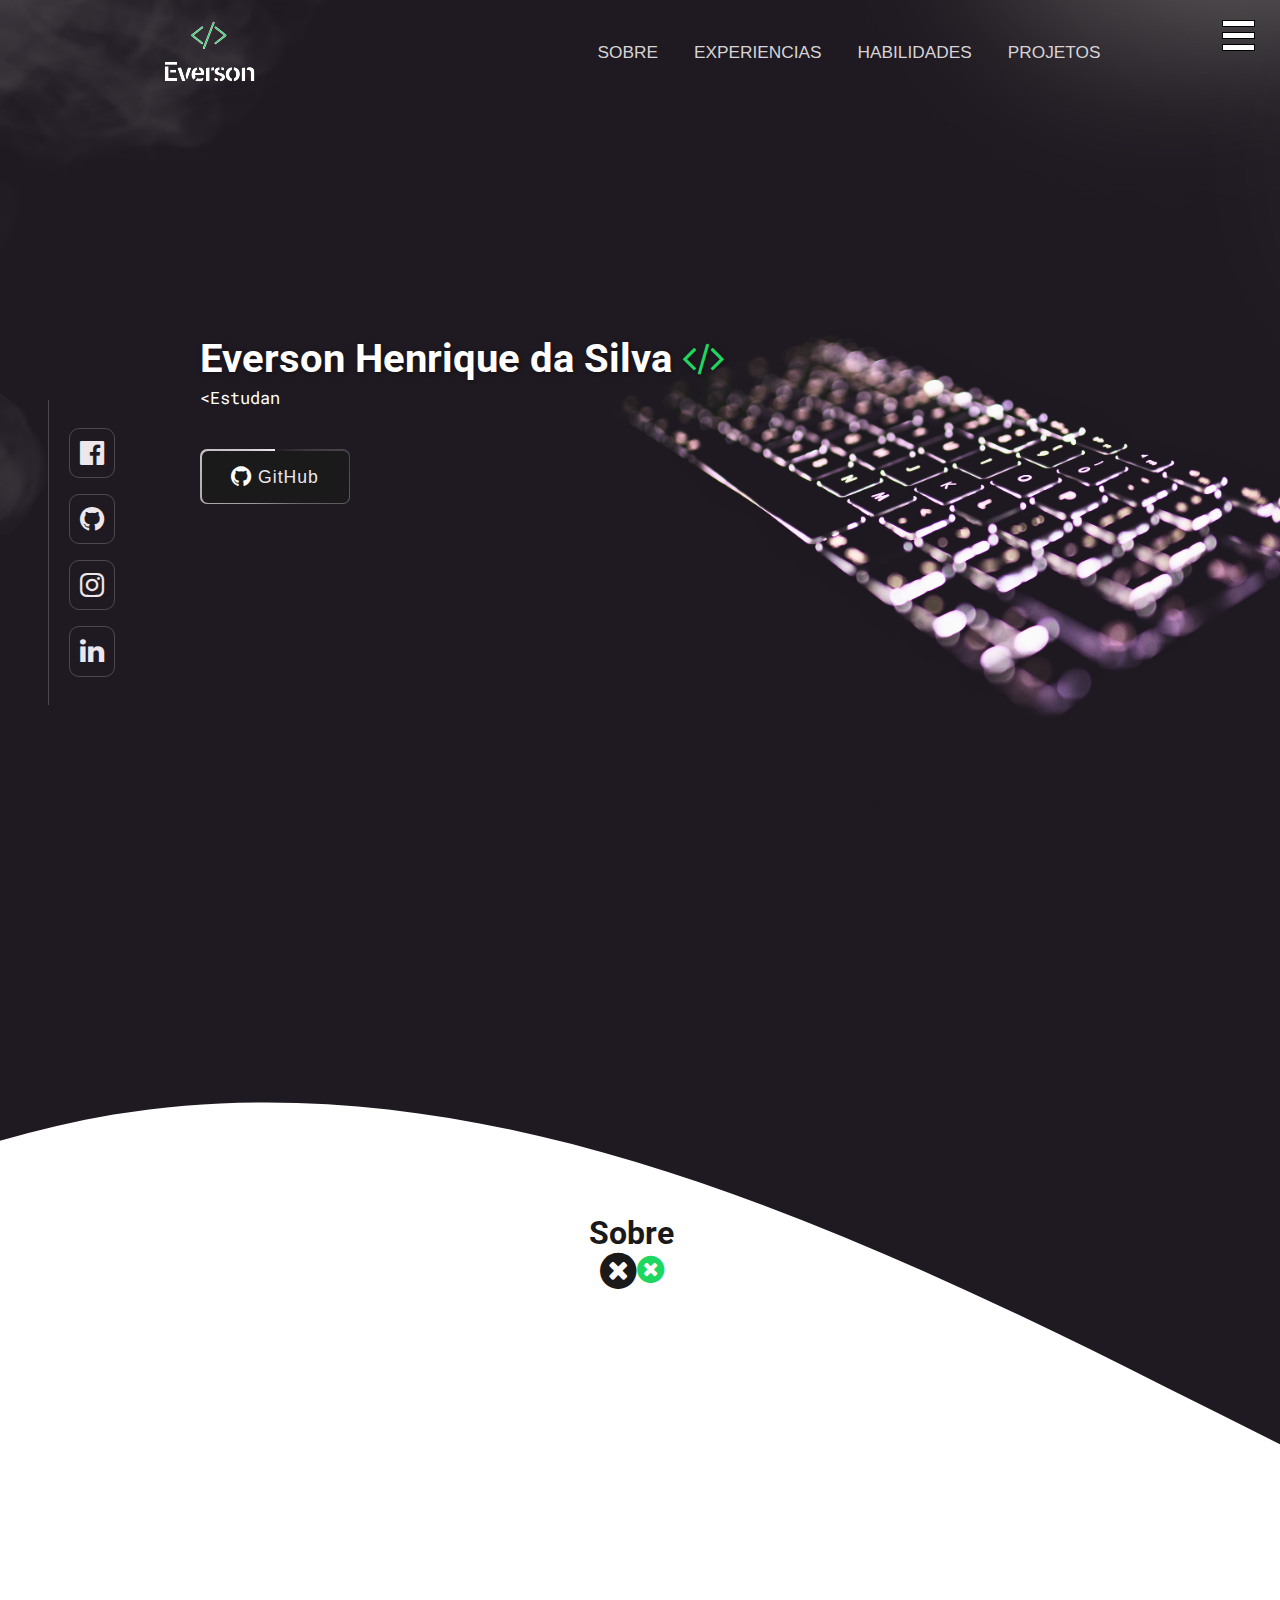
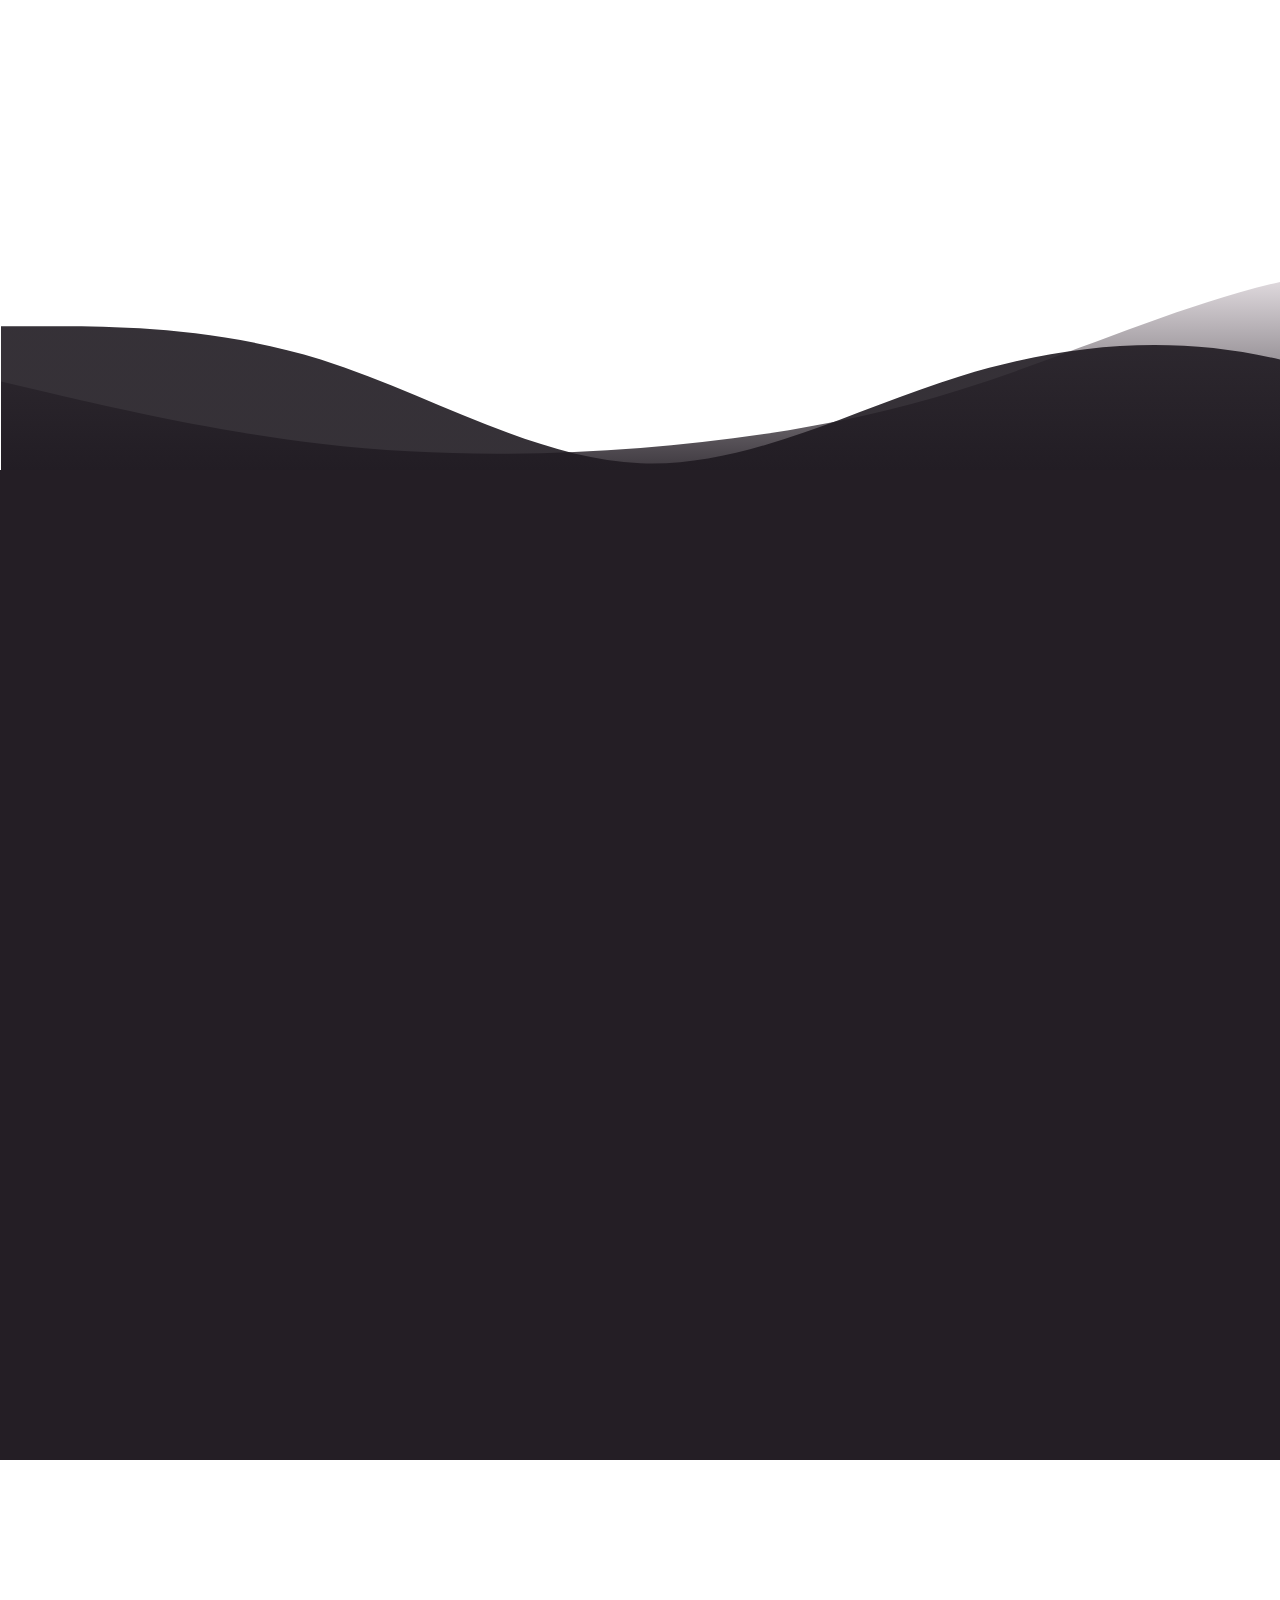
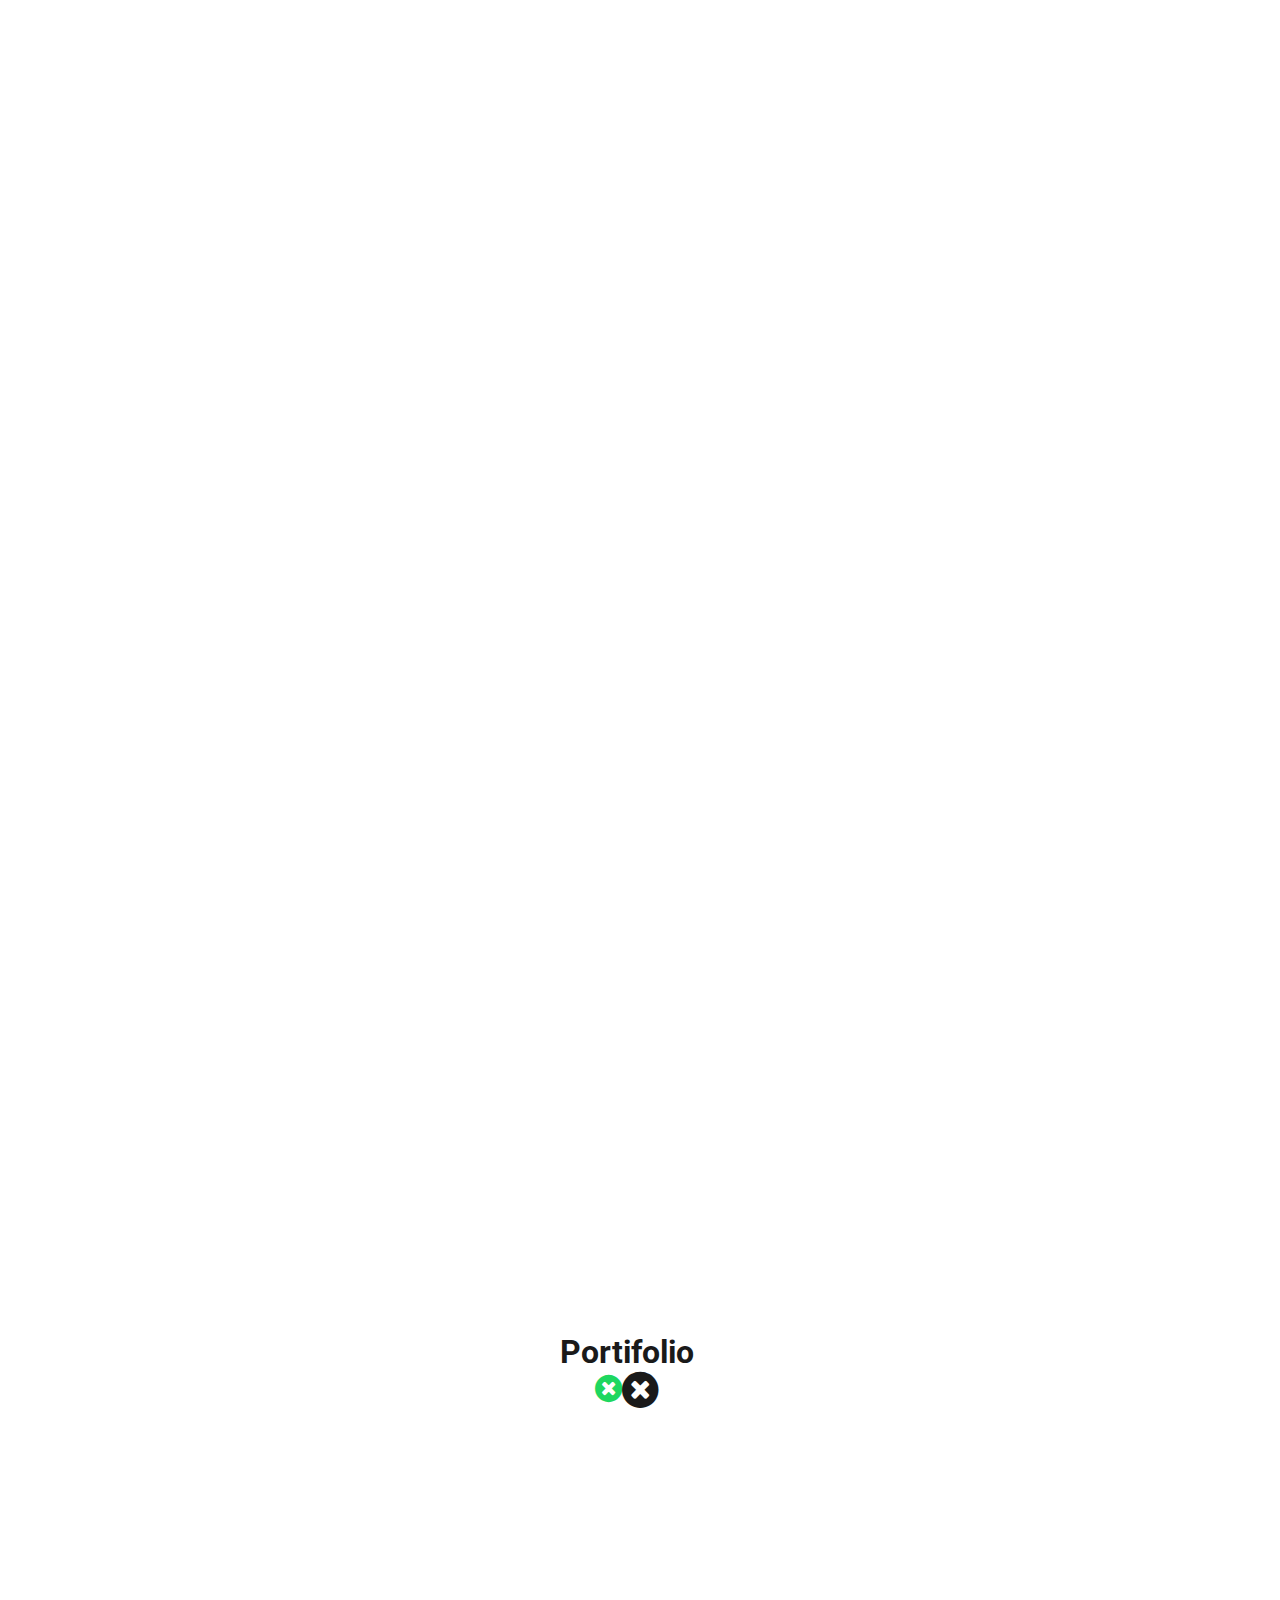
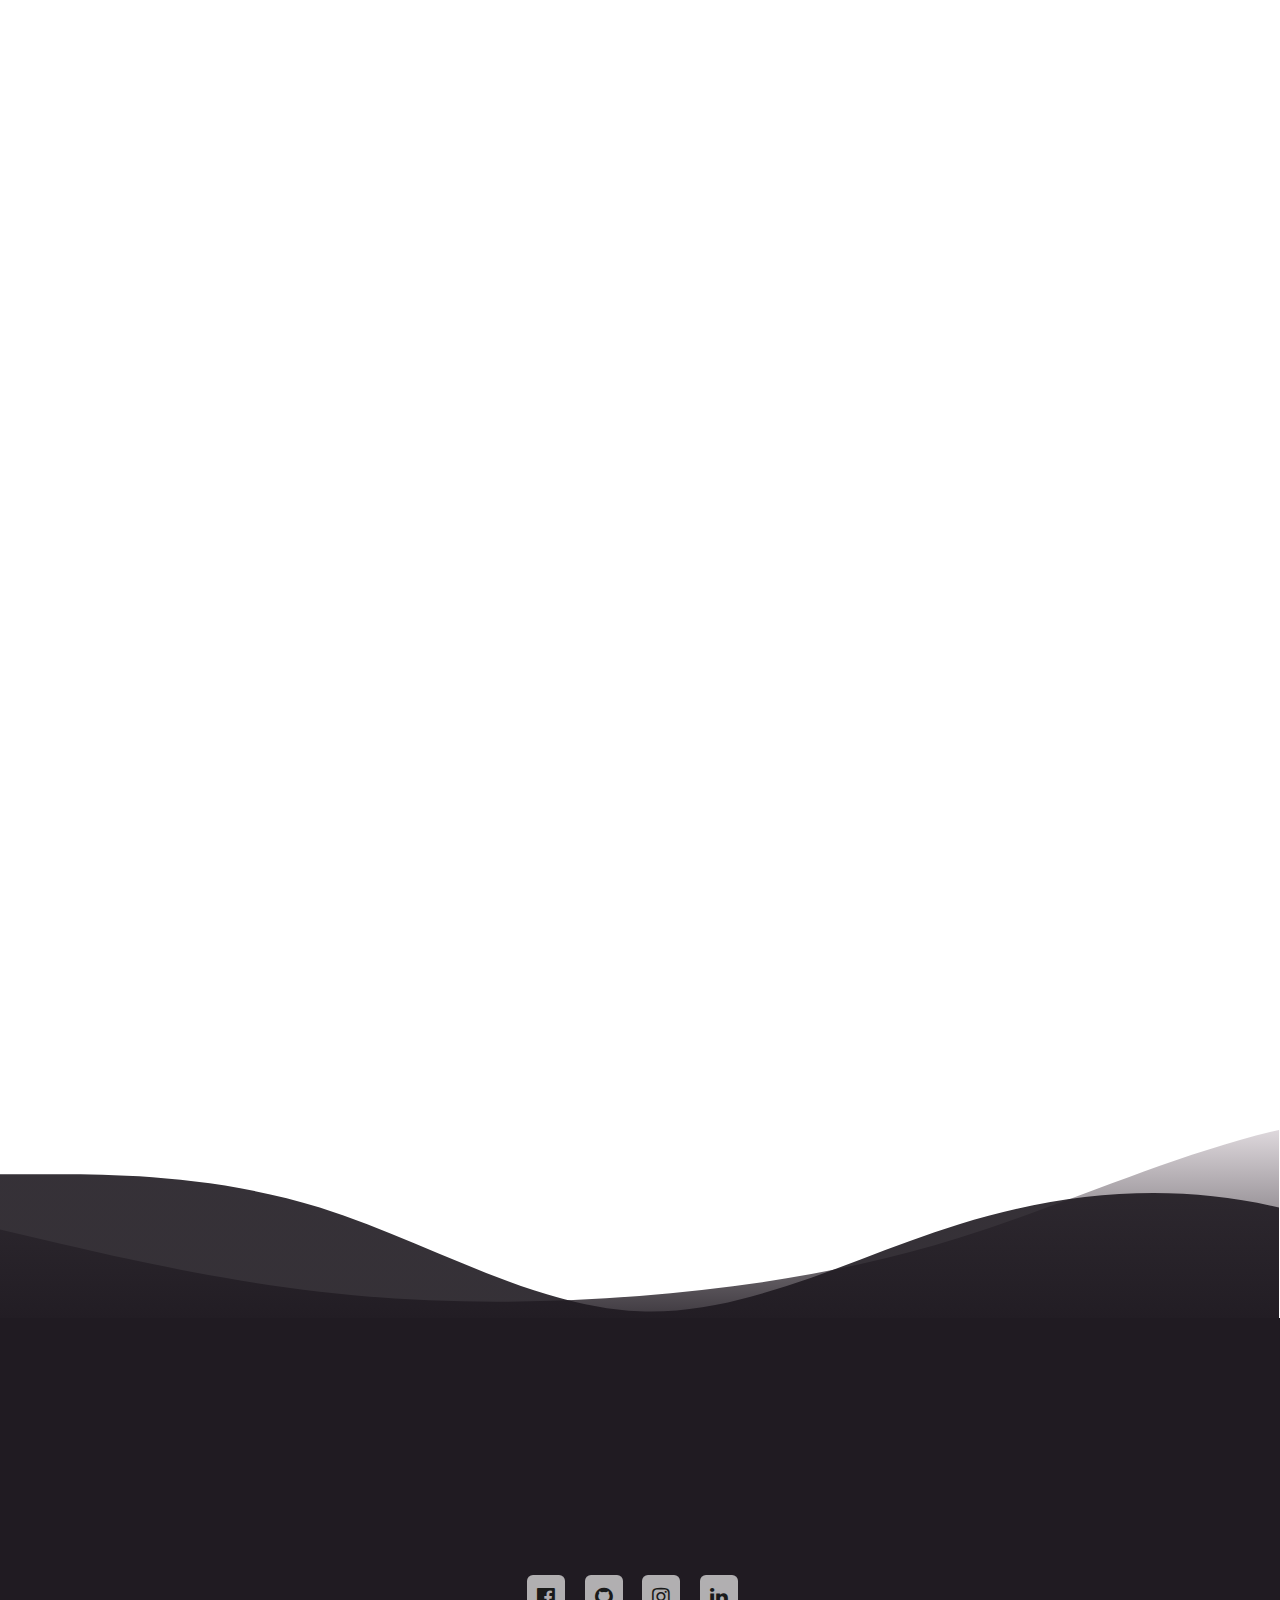
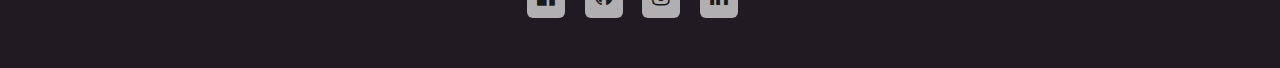
==== newPortifolio/html/index.html @ e8c03557 "portifolio disponivel" ====
<!DOCTYPE html>
<html lang="pt-br">
<head>
    <meta charset="UTF-8">
    <meta http-equiv="X-UA-Compatible" content="IE=edge">
    <meta name="viewport" content="width=device-width, initial-scale=1.0">
    <title>Everson Henrique</title>
    <link rel="shortcut icon" href="/newPortifolio/imagens/favicon/favicon.ico" type="image/x-icon">
    <!-- CSS Principal -->
    <link rel="stylesheet" href="/newPortifolio/css/style.css" media="all">
    <!-- MediaQuery (CSS) -->
    <link rel="stylesheet" href="/newPortifolio/css/mediaQuery/style.css">
    <!-- Biblioteca para icones -->
    <link rel="stylesheet" href="https://cdnjs.cloudflare.com/ajax/libs/font-awesome/4.7.0/css/font-awesome.min.css">

</head>
<body>
    <main>
        <div id="barras">
            <div class="menu"></div>
            <div class="menu"></div>
            <div class="menu"></div>
        </div>
        
        <nav class="nav-off" id="menu">
            <div>
                <a href="#sobre" target="_self">sobre</a>
                <a href="#experi" target="_self">experiencias</a>
                <a href="#ling" target="_self">habilidades</a>
                <a href="#port" target="_self">projetos</a>
                
            </div>
            <span style="display: none;">
                <a href="https://www.facebook.com/eversoHenrique" target="_blank" rel="external"><i class="fa fa-facebook-official" aria-hidden="true"></i></a>
                <a href="https://github.com/EversonHenr1/" target="_blank" rel="external"><i class="fa fa-github"></i></a>
                <a href="https://www.instagram.com/everson_henr1/" target="_blank" rel="external"><i class="fa fa-instagram"></i></a>
                <a href="https://www.linkedin.com/in/everson-henrique-da-silva/" target="_blank" rel="external"><i class="fa fa-linkedin"></i></a>
            </span>
        </nav>
        
        <section id="home" >
            <header>
                <div>
                    <img src="/newPortifolio/imagens/logo/logo_180px.png" alt="logo" class="logo">
                </div>
                <div class="init-hidden">
                    <a href="#sobre" target="_self">sobre</a>
                    <a href="#experi" target="_self">experiencias</a>
                    <a href="#ling" target="_self">habilidades</a>
                    <a href="#port" target="_self">projetos</a>
                </div>
            
            </header>
            <div class="social fa-stack fa-lg"> 
                <a href="https://www.facebook.com/eversoHenrique" target="_blank" rel="external"><i class="fa fa-facebook-official" aria-hidden="true"></i></a>
                <a href="https://github.com/EversonHenr1/" target="_blank" rel="external"><i class="fa fa-github"></i></a>
                <a href="https://www.instagram.com/everson_henr1/" target="_blank" rel="external"><i class="fa fa-instagram"></i></a>
                <a href="https://www.linkedin.com/in/everson-henrique-da-silva/" target="_blank" rel="external"><i class="fa fa-linkedin"></i></a>
            </div>
            <article>
                <h1>Everson Henrique da Silva <i class="fa fa-code" aria-hidden="true" style="color: #1ed760;"></i></h1>
                <p id="legenda"></p>
                <div class="containerBtn">
                    <div class="btnDiv">
                        <a href="https://github.com/EversonHenr1/" target="_blank" rel="external" class="btn_rotation"><i class="fa fa-github fa-lg" style="color: white;"></i> GitHub</a>
                    </div>
                </div>
            </article>
        </section>
        
        
        
        
        <section id="perfil">

            <h2 id="sobre">
                       
                <span>
                <i class="fa fa-times-circle fa-lg" aria-hidden="true"></i><i class="fa fa-times-circle" aria-hidden="true" style="color: #1ed760;"></i>
                </span>
                Sobre
                </h2>
                <div id="container-foto" class="init-hidden">
                <img src="/newPortifolio/imagens/eu.jpg" alt="" id="eu">
                </div>
                <article class="init-hidden" >

                <p>Olá meu nome é Everson Henrique, tenho 19 anos já trabalhei como jovem aprendeiz administrativo e no supermercado X; durante minha jornada percebi que deveria seguir na areá de tecnogia pela qual tenho paixão e muita vontade de aprender, curso Analise e Desenvolvimento de Sistemas no centro universitario Eniac; durante todas minhas experiencias busquei sempre aprender diversas habilidades como: Comunicação assertiva, pro-atividade, Agilidade, Pensamento critico. e hoje em dia busco minha primeira oportunidade de entrar na areá de Tecnologia.</p>
                <ul>
                    <li><strong>nome: </strong> Everson Henrique</li>
                    <li><strong>idade: </strong>19 anos</li>
                    <li><strong style="padding-right: 7px;">email:</strong>eversonhenriquepro781@gmail.com</li>
                    <li><strong>cel: </strong>(11) 95410-8044</li>
                    
                    <li><strong>cidade: </strong>Guarulhos - SP</li>
                </ul>
                <a href="/newPortifolio/dowload/curriculo.rar" class="btn_green" class="init-hidden" style="z-index: 0;"  type=" 	application/x-rar-compressed" id="btn_curriculo" >
                    
                    curriculo   
                      <i class="fa fa-cloud-download fa-lg" aria-hidden="true"></i></a>
                </article>
                <div class="onda">
                    <img src="/newPortifolio/imagens/svg/wave.svg" alt="">
                </div>
        </section>
        <section id="experiencia" >
            <article>
                <aside id="containerEX" class="init-hidden" >
                    <h2 id="experi">
                        <span>
                            <i class="fa fa-times-circle" aria-hidden="true" style="color: #1ed760;"></i><i class="fa fa-times-circle fa-lg" aria-hidden="true"></i>
                        </span>
                        Experiências
                    </h2>
                    <h3>Empresas</h3>
                    <ul>
                        <li id="ex1" class="btnHoverEX">New</li>
                        <li id="ex2">Pajuçara</li>
                        <li id="ex3">XSupermecados</li>
                    </ul>
                </aside>
                <aside id="containerDesc" class="init-hidden">
                    <div>
                    <h3 id="titulo">Estagiario ou Junior TI</h3>
                    <span id="data">
                        coming soon
                    </span>

                    <p id="text">Estou em busca de uma oportunidade na qual possa adquirir novas experiências, como ingressante na área de TI, na qual curso faculade e conheço algumas linguagens como apresentado abaixo;</p>
                    <a href="" class="btn_green" id="site" target="_blank">site <i class="fa fa-external-link" aria-hidden="true"></i></a> 
                    <a href=""  class="btn_green" id="linkedin" target="_blank"> linkedin<i class="fa fa-linkedin-square" aria-hidden="true"></i></a>
                    </div>
                </aside>
            </article>
        </section>
        <section id="habilidades" class="init-hidden">
            <h2 id="ling">
                
                    <i class="fa fa-times-circle fa-lg" aria-hidden="true" ></i>
                    <i class="fa fa-times-circle" aria-hidden="true" ></i>
                    <i class="fa fa-times-circle" aria-hidden="true" ></i>
                    <i class="fa fa-times-circle fa-lg" aria-hidden="true" style="margin-left: 5px;"></i>
                </span>
                Habilidades
            </h2>
            <article id="container-graficos">
                <i class="fa fa-times-circle fa-2x" aria-hidden="true" style="float: right;"></i>
                <aside>
                    <div>
                        <span>Excel</span>
                        <p>(40%)</p>
                        <div class="bar">
                            <div class="progress" style="width: 40%;"></div>
                        </div>
                    </div> 
                    <div> 
                        <span>HTML</span>
                        <p>(70%)</p>
                        <div class="bar">
                        <div class="progress" style="width: 70%;"></div>
                        </div> 
                    </div>
                    <div>  
                        <span>CSS</span>
                        <p>(68%)</p>
                        <div class="bar">
                            <div class="progress" style="width: 68%;"></div>
                        </div> 
                    </div> 
                    <div>    
                        <span>Javascript</span>
                        <p>(30%)</p>
                        <div class="bar">
                          <div class="progress" style="width: 30%;"></div>
                        </div> 
                    </div>
                    <div>   
                        <span>Banco SQL</span>
                        <p>(40%)</p>
                        <div class="bar">
                            <div class="progress" style="width: 40%;"></div>
                        </div>
                    </div> 
                    <div>
                        <span>JAVA (Android)</span>
                        <p>(45%)</p>
                        <div class="bar">
                            <div class="progress" style="width: 45%;"></div>
                        </div>
                    </div>
                    <div>
                        <span>XML (Android)</span>
                        <p>(70%)</p>
                        <div class="bar">
                            <div class="progress" style="width: 70%;"></div>
                        </div>
                    </div>
                    <div>
                        <span>Linguagem C</span>
                        <p>(35%)</p>
                        <div class="bar">
                            <div class="progress" style="width: 35%;"></div>
                        </div>
                    </div>
                    <div>
                        <span>Linguagem UML</span>
                        <p>(36%)</p>
                        <div class="bar">
                            <div class="progress" style="width: 36%;"></div>
                        </div>
                    </div>
                    
                </aside>
                
                <i class="fa fa-times-circle fa-2x" aria-hidden="true"></i>
                <i class="fa fa-times fa-2x" aria-hidden="true"></i>
            </article>
            
        </section>
        <section id="projetos"  >
            <h2 id="port">
                <span>
                    <i class="fa fa-times-circle" aria-hidden="true" style="color: #1ed760;"></i><i class="fa fa-times-circle fa-lg" aria-hidden="true"></i>
                </span>
                Portifolio
            </h2>
            <article>
                <div class="projeto  init-hidden" id="zoo" >
                    <a href="https://eversonhenr1.github.io/site_Zoologico_Guarulhos/Zoologico/" target="_blank">
                    <div>
                    <i class="fa fa-link fa-5x" aria-hidden="true"></i>
                    <h4>zoologico guarulhos</h4>
                    <p>Projeto acâdemico (primeiro site), reformulação site site Zoologico de Guarulhos</p>
                    </div>
                    </a> 
                </div>
                <div class="projeto init-hidden" id="cp">
                    
                    <a href="https://eversonhenr1.github.io/site_Cp_Fitness/Home/" target="_blank">
                        <div>
                        <i class="fa fa-link fa-5x" aria-hidden="true"></i>
                        <h4>Academia CP Fitness</h4>
                        <p>Projeto acâdemico (primeiro site com banco de dados), desenvolver um site que tenha Banco da dados SQL</p>
                        </div>
                        </a> 
                    

                </div>
                <div class="projeto init-hidden" id="zooNEW" >
                    <a href="#zooNEw" >
                        <div style="cursor: not-allowed;">
                        <i class="fa fa-lock fa-5x" aria-hidden="true"></i>
                        <h4>Zoologico reformulado</h4>
                        <p>Em processo de Desenvolvimento. reformulação do meu primeiro site com novos conhecimentos adquiridos</p>
                        </div>
                        </a> 

                </div>
                <div class="projeto init-hidden" id="porti">
                    <a href="https://eversonhenr1.github.io/portifolio/" target="_blank">
                        <div>
                        <i class="fa fa-link fa-5x" aria-hidden="true"></i>
                        <h4>Portifolio Base</h4>
                        <p>Primeiro portifolio desenvolvido, somente para adquirir uma base</p>
                        </div>
                        </a>
                </div>
                <div class="projeto init-hidden" id="multiplica">
                    <a href="https://www.youtube.com/watch?v=cGCnGwEJFhk" target="_blank">
                        <div>
                        <i class="fa fa-youtube-play fa-5x" aria-hidden="true"></i>
                        <h4>Multiplica</h4>
                        <p>Aplicativo de finanças desenvolvido em JAVA,XML,SQL Lite no Android Studio</p>
                        </div>
                        </a>
                </div>
            </article> 
            <div class="onda">
                <img src="/newPortifolio/imagens/svg/wave.svg" alt="">
            </div>
        </section>
        <footer >
            <h3 class="init-hidden">Everson Henrique da Silva</h3>
            <div class="init-hidden">
                <h4>Imagem</h4>
               <a href="https://br.freepik.com/vetores-gratis/fundo-desfocado-em-tom-pastel-de-pessego-suave_16359104.htm#query=texturas%20degrade&position=18&from_view=search&track=ais" target="_blank">Imagem de rawpixel.com no Freepik </a> 
           </div>
            <h4 class="init-hidden">Social</h4>
            
            <a href="https://www.facebook.com/eversoHenrique" target="_blank" rel="external"><i class="fa fa-facebook-official"></i></a>
            <a href="https://github.com/EversonHenr1/" target="_blank" rel="external"><i class="fa fa-github"></i></a>
            <a href="https://www.instagram.com/everson_henr1/" target="_blank" rel="external"><i class="fa fa-instagram"></i></a>
            <a href="https://www.linkedin.com/in/everson-henrique-da-silva/" target="_blank" rel="external"><i class="fa fa-linkedin"></i></a>
            
    
            <p class="init-hidden">© Copyright 2023 - Everson Henrique - Todos os direitos Reservados.</p>
        </footer>
        
        <script src="/newPortifolio/javaScript/scroll.js" ></script>
        <script src="/newPortifolio/javaScript/interacoes.js"></script>
    </main>
</body>
</html>
---- newPortifolio/css/style.css ----
@charset "UTF-8";

/* Fontes */

@import url('https://fonts.cdnfonts.com/css/gotham');
@import url('https://fonts.googleapis.com/css2?family=Roboto+Mono:wght@400;500;700&display=swap');
@import url('https://fonts.googleapis.com/css2?family=Alfa+Slab+One&family=Chivo+Mono:wght@300&family=Kanit:wght@600;900&family=Roboto:wght@100;400;500&display=swap');


/* Variaveis */

:root{
    
    --cor-fundo-1:#1F1A21;
    --cor-destaque-1:#1ed760;
    --cor-destaque-2:#17C3B2;
    --cor-detalhes-1:#EDE7EB;
    --fonte-normal-1:Gotham,Arial, Helvetica, sans-serif;
    --fonte-mono-1:Roboto Mono,'Courier New', Courier, monospace;
}

/* Configurações Gerais */

*{
    margin: 0px;
    padding: 0px;
    box-sizing: border-box;
    color: var(--cor-fundo-1);
    font-family: var(--fonte-normal-1);
}

/* Padrão */

section{
    min-height: 100vh;

    max-width: 100vw; 
    transition: width 0.6s ease-in-out;
}
a{
    text-decoration: none;
    font-size: 1.1em;
}
li{
    font-family: var(--fonte-normal-1);
}
p{
    font-family: var(--fonte-normal-1);
    font-size: 1.07em;
    line-height: 1.3em;
}
h1{
    color: white;
}
h2{
    padding: 5px 0px;
    font-size: 2em;
    width: min-content;
    display: flex;
    flex-wrap: wrap-reverse;
    color: var(--cor-fundo-1);
    justify-content: center;
    margin: auto;
    font-family:Roboto;
    position: absolute;
    top:30% ;
    left: 50%;
    transform:translate(-60%,-50%);
}
h2 >span > i{
    color: var(--cor-fundo-1);
}
h3{
    font-family:Arial, Helvetica, sans-serif;
    font-weight: lighter;
    color: white;
}

/* Classes */

/* BOTÕES */

/* Botão Rotatorio */

.containerBtn{
    margin-top: 40px;
}
.btnDiv{
    display: flex;
    position: relative;
    width: 150px;
    height: 55px;
    border-radius: 7px;
    overflow: hidden;
    align-items: center;
    justify-content: center;
}
.btnDiv::before{
    content: "";
    position: absolute;
    width: 200px;
    height: 200px;
    background: conic-gradient(#1F1A21,var(--cor-detalhes-1));
    animation:  rotacao 1.9s ease infinite;
    transition:  1s ease;
}
@keyframes rotacao {
    100%{
        transform: rotate(360deg);
    }
}
.containerBtn:hover .btnDiv::before{
    background: var(--cor-detalhes-1);
}
a.btn_rotation{
    position: absolute;
    display: block;
    width: 147px;
    height: 52px;
    background-color: var(--cor-fundo-1);
    text-align: center;
    line-height: 52px;
    border-radius: 6px;
    color: var(--cor-detalhes-1);
    font-size: 1.1em;
    letter-spacing: 1px;
}
/* Botão Green - Icones */
.btn_green{
    position: relative;
    text-transform: uppercase;
    padding: 23px 40px;
    border: 1px solid rgba(0, 0, 0, 0.151);
    font-size: 1.1em;
    
    background-color: white;
    transition: 0.4s ease-in-out;
    
}
.btn_green::before{
    content: " ";
    width: 0%;
    height: 0%;
    bottom: 0px;
    left: 0px;
    transition: 0.4s ease-in-out;
    background-color: transparent;
    position: absolute;
    z-index: 1;
}
.btn_green:hover{
    border-width:0px;
}
.btn_green:hover::before{
    width: 100%;
    height: 100%;
    left: 50%;
    top: 50%;
    transform: translate(-50%,-50%);
    border: 3px solid var(--cor-destaque-1);
    box-shadow: 1px 1px 3px #1ed75f3a;
}
.btn_green > i:nth-child(1){
    margin-left: 24px;
}

/* Bar*/

.bar{
    width: 350px;
    height: 25px;
    background-color: #ffffffce;
    border: 1px solid var(--cor-fundo-1);
    margin-top: 6px;
}
.progress{
    width: 20%;
    height: 100%;
    border-right: 1px solid var(--cor-fundo-1) ;
    background-color: var(--cor-destaque-1);
}



/* Cabeçario */

header{
    padding-top: 20px;
    display: flex;
    align-items: center;
    justify-content: space-around;
}
header > div{
    display: flex;
}
header > div > a{
    color: #d8d3d6;
    display: block;
    cursor: pointer;
    font-size: 1.08em;
    padding: 5px;
    margin: 13px;
    text-transform: uppercase;
    position: relative;
}
header > div > a::after{
    content: " ";
    width:  0%;
    height: 3px;
    background-color: var(--cor-destaque-1);
    position: absolute;
    top: 30px;
    left: 0px;
    transition: 0.5s ease-in-out;
}

/* hover */

header > div > a:hover::after{
    width: 100%;
}

/* Home */

#home{
    background-color: var(--cor-fundo-1);
    background: url(/newPortifolio/background/background.png) center center no-repeat;
    background-size: cover;
    position: relative;
}

/* Home - Social */

#home > div{
    position: absolute;
    top:400px;
    margin-left: 48px;
    height: max-content;
    padding: 20px;
    border-left: 1px solid #ffffff34;
}
#home > div > a{
    display: block;
}
#home > div > a > i{
    font-size: 1.2em;
    margin:8px 0px;
    padding: 10px;
    color: var(--cor-detalhes-1);
    border: 1.8px ridge #ffffff34;
    border-radius: 10px;
} 

/* Home - Social - Hover*/

#home > div > a:hover > i{
    transition: all 0.25s ease-in-out;
    border-color: var(--cor-detalhes-1);
    color: var(--cor-fundo-1);
    background-color: #ffffff34;
} 
#home >div:hover{
    transition: border 0.25s ease-in-out;
    border-color: #1ed760;
}

/* Home - Titulo/Nome */

#home > article{
    width: fit-content;
    margin-top: 250px;
    margin-left: 200px;
}
#home > article > h1{
    font-size: 2.5em;
    font-family: "roboto";
    text-shadow: 1px 1px 5px #0000006b;
    margin-bottom: 5px;
}
#home > article > p{
    color: white;
    font-family: var(--fonte-mono-1);
}

/* Menu Sticky */
#barras{
    width:min-content;
    z-index: 2;
    display: flex;
    flex-wrap: wrap;
    padding: 10px;
    overflow: hidden;
    position: fixed;
    top: 10px;
    right: 15px;
    cursor: pointer;
   transition: 0.4S ease-in-out;
    
}
.menu{
    width: 33px;
    margin-bottom: 5px;
    height: 7px;
    border: 1px solid black;
    transition: 0.5s ease-in-out;
    background-color: white;
    
}

.xBAr:nth-of-type(1){
    transform:rotate(60deg);
    translate: 0px 10px;
}
.xBAr:nth-of-type(2){
    transform:rotate(120deg);
}
.xBAr:nth-of-type(3){
    opacity: 0;
}
nav{
    height: max-content;
    z-index: 1;
    background-color: rgba(255, 255, 255, 0.815);
    position: fixed;
    top: 0px;
    overflow: hidden;
    box-shadow: 1px 1px 1px black;
}
.nav-hidden{

    transition: 0.5s ease-in-out;
    width: 100%;
}
.nav-off{
    transition: 0.5s ease-in-out;
    width: 0px;
}
nav > div{
   padding: 20px;
    margin: auto;
    display: flex;
    justify-content: center;

}
nav >div > a{
    color: var(--cor-fundo-1);
    display: block;
    cursor: pointer;
    font-size: 1.08em;
    padding: 5px;
    margin: 0px 30px;
    text-transform: uppercase;
    position: relative;
}
nav >div > a::after{
    content: " ";
    width: 0%;
    height: 2px;
    background-color: var(--cor-fundo-1);
    position: absolute;
    top: 30px;
    left: 0px;
    transition: 0.5s ease-in-out;
}

/* Menu Sticky  - Hover*/

nav >div > a:hover::after{
    width: 100%;
}

/* Perfil */

#perfil{
    position: relative;
    padding: 1px;
    min-height: 130vh;
    background: no-repeat;
    background-position: top center;
    background-size: cover;
    background-image: url(/newPortifolio/imagens/svg/wave\ 2.svg);
}

/* FOTO  SOBRE*/

#container-foto{
    position: absolute;
    top: 60%;
    left: 40%;
    width: 400px;
    height: 500px;
    transform: translate(-90% ,-50%);

}
#eu{
    width: 90%;
    height: 100%;
    border: 2px solid var(--cor-fundo-1);
    outline: 2px solid var(--cor-fundo-1);
    outline-offset: 4px;
  
 }


/* Texto Sobre Mim */

#perfil >article{
    position: absolute;
    top: 58%;
    left: 55%;
    transform: translate(-20% ,-50%);
    max-width: 550px;
}
#perfil> article > p {
    text-align: justify;
    color: var(--cor-fundo-1);
    margin-bottom: 20px;
}
#perfil > article> ul{
    
    
    columns: 2;
    list-style-type: none;
}
#perfil > article> ul > li{
    font-size: 1.08em;
    line-height: 1.5em;
    
}

#perfil > article> ul > li > strong{
    color: var(--cor-destaque-1);
}
.onda{
    cursor: default;
    margin-top: 700px;
    position: absolute;
    bottom: -40px;
    width:99.9%;
}
/* botão */
#btn_curriculo{
    top: 60px;
}

/* Experiencias */

#experiencia{
    position: relative;
    background-color: #241E25;
    min-height: 110vh;
    
}
#experiencia > article{
    position: absolute;
    top: 50%;
    left: 50%;
    transform: translate(-50%,-50%);
    display: flex;
    width: 80%;
    height: 80%;
}
#experiencia > article >aside >h2{
    top: 10%;
    color: white;
}
#experiencia > article >aside >h2>span>i{
    margin-right: 5px;
    color: white;
}
#experiencia > article >aside{
    height: 100%;
}
#experiencia li{
    color: white;
}

/* container da esquerda */

#containerEX{
    padding-top: 22.5%;
    width: 30%;
    text-align: left;
    border-right: 2px solid rgba(0, 0, 0, 0.61);
}
#containerEX > h3{
    text-align: left;
    padding-left: 70px;
    color: var(--cor-destaque-1);
    font-family: roboto;
    font-size: 1.5em;
    border-left: 3px solid var(--cor-destaque-1);
}
#containerEX > ul {
    margin-top:130px;
    list-style: none;
    text-transform: lowercase;
    margin-right: 30px;
}
#containerEX > ul > li{
    padding-left: 70px;
    font-size: 1.4em;
    padding: 10px;
    cursor: pointer;
    font-family: roboto;
    font-weight: 300;
    text-shadow: 1px 1px 2px rgba(255, 255, 255, 0.603);
    margin-top: 8px;
    box-sizing: border-box;
    border-left: 3px solid #2c272e;
    transition: 0.1s ease-in-out;
 }

 /* hover */
 #containerEX > ul > li:hover{
    border-left: 3px solid var(--cor-destaque-1);
    background-color: #00000057;
 }
.btnHoverEX{
    border-color: var(--cor-destaque-1) !important;
    background-color: #00000057;
 }
 #site{
    opacity: 0;
 }
 #linkedin{
    opacity: 0;
 }
 
/* container da Direita */

#containerDesc{
    width: 70%;
    padding-top: 200px;
}
#containerDesc>div{
    position: absolute;
    left: 40%;
    transform: translate(unset,-40%);
}
#containerDesc>div > h3{
    font-size: 1.6em;
    font-weight: normal !important;
}
#containerDesc>div > h3,#containerDesc>div > p,#containerDesc>div > span,#containerDesc>div > a {
    color: white;
    font-family: roboto;
    font-weight: lighter;
    font-size: 1.35em;
    padding: 25px 0px;
}
#containerDesc>div > p{
    text-align: justify;
    padding-bottom: 55px;
}
#containerDesc>div > span{
    display: block;
    font-weight: normal;
    width: 100%;
    color: var(--cor-destaque-1);
    text-align: right;
    font-size: 1.2em;
}
#containerDesc>div > a {
    border: 1px solid white;
    padding: 5px 10px;
    margin-right: 20px;
    font-size: 1.5em !important;
    background-color: #2c272e !important;
}
#containerDesc>div > a :hover{
    border-width:0px ;
}
#containerDesc>div > a:hover > i{
    color: var(--cor-destaque-1) !important;
}
#containerDesc>div > a > i{
    color: white;
    padding-left: 10px; 
}

/* Habilidades */

#habilidades{
    position: relative;
    min-height: 130vh;
    background-image: linear-gradient(#fff 80%,#EBEFF7);
}
#container-graficos{
   width: 70vw;
    position: absolute;
    left: 50%;
    top: 70%;
    transform: translate(-50% , -50%);
    border-top: 2px solid black;
    border-bottom: 2px solid black;
    padding-top: 20px;
    padding-bottom: 50px;
}
#container-graficos > aside{
    display: flex;
    flex-wrap: wrap;
    flex-shrink: 0;
    width: 100%;
    height: 50%;
    padding: 15px;
    padding-bottom: 20px;
    justify-content: center;
    margin: auto 10px;
    border-radius: 20px;
}
#container-graficos > aside >div{
    margin-top: 20px;
    margin-right: 6%;
}
#container-graficos > aside >div > span{
    font-size: 1.1em;
    font-weight: bolder;
    text-transform: lowercase;
    padding-bottom: 65px;
}
#container-graficos > aside >div > p{
    float: right;
}

/* Projetos */

#projetos{
    min-height: 120vh;
    padding-bottom: 150px;
    position: relative;
    background: no-repeat url(/newPortifolio/background/16359104_v904-nunny-017-a\ \(1\).jpg) center top;
    background-size: cover; 
}
#projetos > h2{
    top: 18%;
    color: var(--cor-fundo-1);
}
#projetos > article{
    border-radius: 20px;
    display: flex;
    flex-wrap: wrap;
    width: 100%;
    gap: 52px;
    justify-content: center;
    padding: 30px;
    margin:  auto;
    padding-top: 500px; 
}
/* Hover - Projetos */
.projeto{
    position: relative;
}
.projeto > a> div{
    cursor: pointer;
    opacity: 0;
    position: absolute;
    bottom: 0%;
    height: 0%;
    width: fit-content;
    background-color: rgba(255, 255, 255, 0.603);
    overflow: hidden;
    text-align: center;
    font-family: var(--fonte-normal-1);
    padding: 10px;
    padding-top: 70px;
    transition: 0.5s ease-in-out;

}
.projeto:hover >a> div{
    opacity: 1;
    height: 100%;
}
.projeto >a> div > h4{
    font-weight: normal;
    font-size: 1.5em !important;
    text-transform: uppercase;
    color: white;
    text-shadow: 1px 1px 0.9px black;
    font-family: Roboto;
    padding: 25px 0px;
}
.projeto >a> div > i{
    color: var(--cor-fundo-1);
    text-shadow: 2px 2px 2px black;
}
.projeto >a> div > p{
    font-size: 1.1em !important;
    text-shadow: 2px 2px 1px black;
    color: white;
    text-align: justify !important;
    padding: 20px 20px;
}
/* Card Projeto */

.projeto{
    width: 523px;
    height: 368px;
    border:  1px solid rgba(0, 0, 0, 0.336);
    background-image: url(/newPortifolio/imagens/Sem\ título\ \(1\).png);
    background-size: contain;
    background-repeat: no-repeat;
    background-position: center center;
    box-shadow: 0px 1px 1px 1px rgba(0, 0, 0, 0.158);
    /*     width: 523px;
    height: 368px; */
}

/* imagens projetos */

#zoo{
    background-image: url(/newPortifolio/imagens/projetos/zoo.png);
}
#cp{
    background-image: url(/newPortifolio/imagens/projetos/cpfitness.png);
}
#zooNEW{
    background-image: url(/newPortifolio/imagens/projetos/zologico.png);
    background-size: 105% 98% !important;
}
#porti{
    background-image: url(/newPortifolio/imagens/projetos/portifolio.png);
}
#multiplica{
    background-image: url(/newPortifolio/imagens/projetos/multiplica.png);
}

/* Rodapé */

footer{
    position: relative;
    height: 350px;
    background-color: #201b22;
    text-align: center;
    padding-top: 90px;
}
footer > h3{
    width: 100%;
    font-size: 1.7em;
    font-weight: bolder;
    text-align: center;
}
footer > h4 , footer > div >h4{
    padding: 20px 0px;
    font-size: 1.2em;

}
footer > h3, footer > h4,footer > p {
    color: white;
}

footer > a{
    padding: 10px;
     background-color: #ffffffa6;
     margin-right: 15px;
     font-size: 1.3em;
     border-radius: 6px;
    
 }
 footer > a:hover{
    opacity: 0.2;
 }
 footer > p{
    width: 100%;
    position: absolute;
    bottom: 0px;
 }
 
 footer > div> h4{
    color: white;
 }
 footer > div> a{
    color: white;
    text-decoration: underline;
 }
 footer > a> i{
     color: #1A1A1A;
 }

 /* Efeito SCROLL */
.init-hidden{
    opacity: 0;
    transition:opacity 1s linear;
}
.init-hidden-off{
    opacity: 1;
}
::-webkit-scrollbar-track {
    background: var(--cor-fundo-1);
}
::-webkit-scrollbar {
    width: 12px;
    background: #F4F4F4;
    padding: 2px;
}
::-webkit-scrollbar-thumb {
    background: #dad7d7;
    border-radius: 10px;
}
---- newPortifolio/css/mediaQuery/style.css ----
@charset "UTF-8";

/* Fontes  */

@import url('https://fonts.cdnfonts.com/css/gotham');
@import url('https://fonts.googleapis.com/css2?family=Roboto+Mono:wght@400;500;700&display=swap');
@import url('https://fonts.googleapis.com/css2?family=Alfa+Slab+One&family=Chivo+Mono:wght@300&family=Kanit:wght@600;900&family=Roboto:wght@100;400;500&display=swap');

/* Configurações Gerais */

:root{
    /* Variaveis */
    --cor-fundo-1:#1A1A1A;
    --cor-destaque-1:#1ed760;
    --cor-destaque-2:#17C3B2;
    --cor-detalhes-1:#EDE7EB;
    --fonte-normal-1:Gotham,Arial, Helvetica, sans-serif;
    --fonte-mono-1:Roboto Mono,'Courier New', Courier, monospace;
}
/* Modificar de acordo com altura */
@media screen and (max-height:670px) and (min-width: 1000px){
    section{
        min-height: 1200px !important;
    }
    #experiencia{
        border-radius: 0px;
    }
}
@media screen and (max-width:992px){
    /* cabeçario */
    
    header > div:first-child{
        display: none;
    }
    
    *{
       font-size: 1em; 
    }
    /* home */
    #home > article{
        text-align: center;
        font-size: 1.1em;
        line-height: 1.8em;
        margin: 200px auto;
    }
    #home > article > h1{
        margin-bottom: 30px;
    }
    /* botão */
    .btnDiv{
        width: 100%;

    }
    .btn_rotation{
       color: var(--cor-fundo-1) !important;
       background-color:var(--cor-detalhes-1) !important;
       border: 2px solid black;
       height: 100%;
       width: 70% !important;
       transition: scale 0.3s ease-in-out;
    }
    .btn_rotation:hover{
        scale: 1.05;
    }
    .btn_rotation > i{
        color: black !important;
    }

    /* social */
    .social{
        display: none !important;
    }
    /* sobre */
    /* foto */
    #eu{
        height: 367px;
        width: 286px;
        
    }
    #container-foto{
        display: block;
        transform: none;
        position: unset;
        width:fit-content;
        height: fit-content;
        margin: 90px auto;
    }
    #perfil > article{
       position: unset;
       transform: none;
       margin: auto;
      
       
    }
    #perfil > article > p{
        font-size: 1.1em;
        line-height: 1.5em;
    }
    #perfil > article > ul >li{
        line-height: 1.9em;
    }
    #perfil{
        padding-top: 300px;
        padding-bottom: 300px;
    }
    /* curriculo */
    #btn_curriculo{
        display: block;
        margin: auto;
        text-align: center;
    }

    /* habilidades */
    
    #habilidades{
        padding: 30px 0px;
    }
    #ling{
        margin: 30px auto;
    }
    #container-graficos{
        position: unset;
        transform: none;
        margin:70px auto;
 
    }
    
    #habilidades{
        background-image: none;
    }
    /* projetos */
    #projetos{
        background-image: none;
        min-height: 100vh;
    }
    #projetos > article{
        padding-top:80px;
    }
        
    /* padrão */
    h2{
        position: unset;
        transform: none;
    }
    #sobre,#sobre>span>i{
        color: white;
    }

    /* menu  - mobile*/
    nav > div{
        background-color: var(--cor-detalhes-1);
        height: 100vh;
        display: block;
        padding-top: 15vh;
    }
    nav >div > a{
        text-align: center;
        padding: 25px;
        margin: 40px 60px;
        border-radius: 35px;
        border: 1px solid var(--cor-fundo-1);
        transition: 0.4s ease;
        
    }
    nav >div > a:hover{
        background-color: var(--cor-fundo-1);
        color: white;
        margin: 40px 40px;
    }
    nav >div > a::after{
        display: none;
    }
    nav>span{
        color: black;
        display: block !important;
        position: absolute;
        bottom: 1px;
        text-transform: uppercase;
        text-align: center;
        width: 100%;
    }
    nav>span>a{
        font-size: 2.5em;
        margin: 30px 20px;

    }
    nav>span>a>i{
        color: var(--cor-fundo-1);
        
    }
    nav>span>a:hover>i{
        color: gray ;
    }
}

@media screen and (min-width:670px) and (max-width:992px) {
   
   .onda{
    width: 100%;
   }
   section{
    width: 100vw;
   }
   main{
    overflow: hidden;
   }
   
    #experi{
        position: absolute;
        top:5%;
        left: 38%;
        transform: (unset,-50%);
    }
    #experiencia{
        height: 80vh;
        
    }
    #habilidade{
        height: 80vh;
    }
    #experiencia> article{
        height: 100%;
        overflow: auto;
    }
    .projeto{
        margin-top: 59px;
        
    }
    /* esqueda */
    #containerEX{
        border-right: none;
        padding-bottom: 30px;
    }
    #containerEX > h3{
        padding-left: 20px;
    }
    #containerEX > ul>li{
        overflow: hidden;
    }
    
    


   
}

@media screen and (max-width:670px)  {
    header{
        display: none !important;
    }
    #home{
        padding-top: 1px;
        background-color: var(--cor-fundo-1);
        background-position: left bottom;
    }
    #home>article{
       padding-top: 20%;
       padding-left:  20px;
       padding-right:  20px;
    }
    #home>article > h1{
        font-size: 2em;
        text-shadow: 2px 2px 2px black;
       
    }
    #home>article > h1> i{
        display: none;
    }
    *{
        font-size: 0.95em;
    }
    #home>article > p{
        font-size: 1em;
        text-shadow: 2px 2px 2px black;
        padding-bottom: 100px;
       
    }
    .btn_rotation{
        box-shadow: 1px 1px 1px white; 
    }
    .btnDiv::before{
        display: none;
        
    }
    #perfil >article{
        
        padding: 25px;
        font-size: 1.2em;
    }
    #perfil >article>ul{
        columns: 1;
        
    }
    #perfil >article>ul>li{
        overflow: hidden;
        font-size: 1.2em;
        line-height: 1.9em;
    }
    #perfil >article>ul>li:nth-of-type(4)>strong{
        padding-right: 24px;
    }
    #perfil{
        margin-top: 0px;
        padding-top: 0px;
        margin-bottom: 30px;
    }
    #experiencia{
        min-height: 190vh;

    }
    #experiencia > article{
        display: block;
        height: 100%;
        
        position: unset;
        transform: none;
        margin: 0px auto;
       
    }
    #eu{
        height: 332px;
        width: 240px;
    }
    #containerEX{
        border: none;
        height: min-content !important;
        width: 100%;
        display: block;
        float: unset;

    }
    .onda> img{

       display: none;
    }
    #containerEX>ul{
        height: fit-content;
        margin-bottom: 90px;
        margin-right: 0px !important;
        
    }
    #containerEX>ul>li{
        text-align: center;
        font-weight: normal !important;
        padding: 18px 0px !important;
        margin: 20px 0px;
        border-left: none;
    }
    #containerDesc{
        height: fit-content !important;
        width: 100%;
        float: unset;
        display: block;
        padding: 0px !important;
      
    }
    #containerEX > h3{
       display: none;

    }
    #containerDesc>div{
        
        padding: 20px;
        position: unset;
        text-align: center;
    }
    #containerDesc>div>span{
        text-align: center;
        font-size: 1.5em;
    }
    #containerDesc>div>h3{
        font-size: 2em;
        font-weight: normal !important;
    }
    #containerDesc>div>p{
        font-size: 1.8em;
        padding: 80px 0px;
        line-height: 2.2em;
    }
    #containerDesc>div > a {
        display: block;
        font-size: 1.8em !important;
        width: 100%;
        padding: 17px;
        margin: 30px 0px;
    }
    #containerDesc>div > a >i{
        display: none;
    }
    .bar{
        width: 280px;
    }
    .projeto{
       height: 300px;
    }
   
}
@media screen and (min-width:992px)and (max-width:1200px)  {
    #habilidades>article{
        width: 90%;
       
    }

    .projeto{
        max-width: 400px;
        height: 280px;
    }
    
}
/* @media screen and  (min-width:1440px){
    main{
        width: 90vw;
       margin: auto;
    }
    html{
        background-color: var(--cor-fundo-1);
       
    }
    #perfil{
        background-color: white;
    }
    *{
        font-size: 1.01em;
    }
   .onda{
    width: 90vw !important;
   }
} */
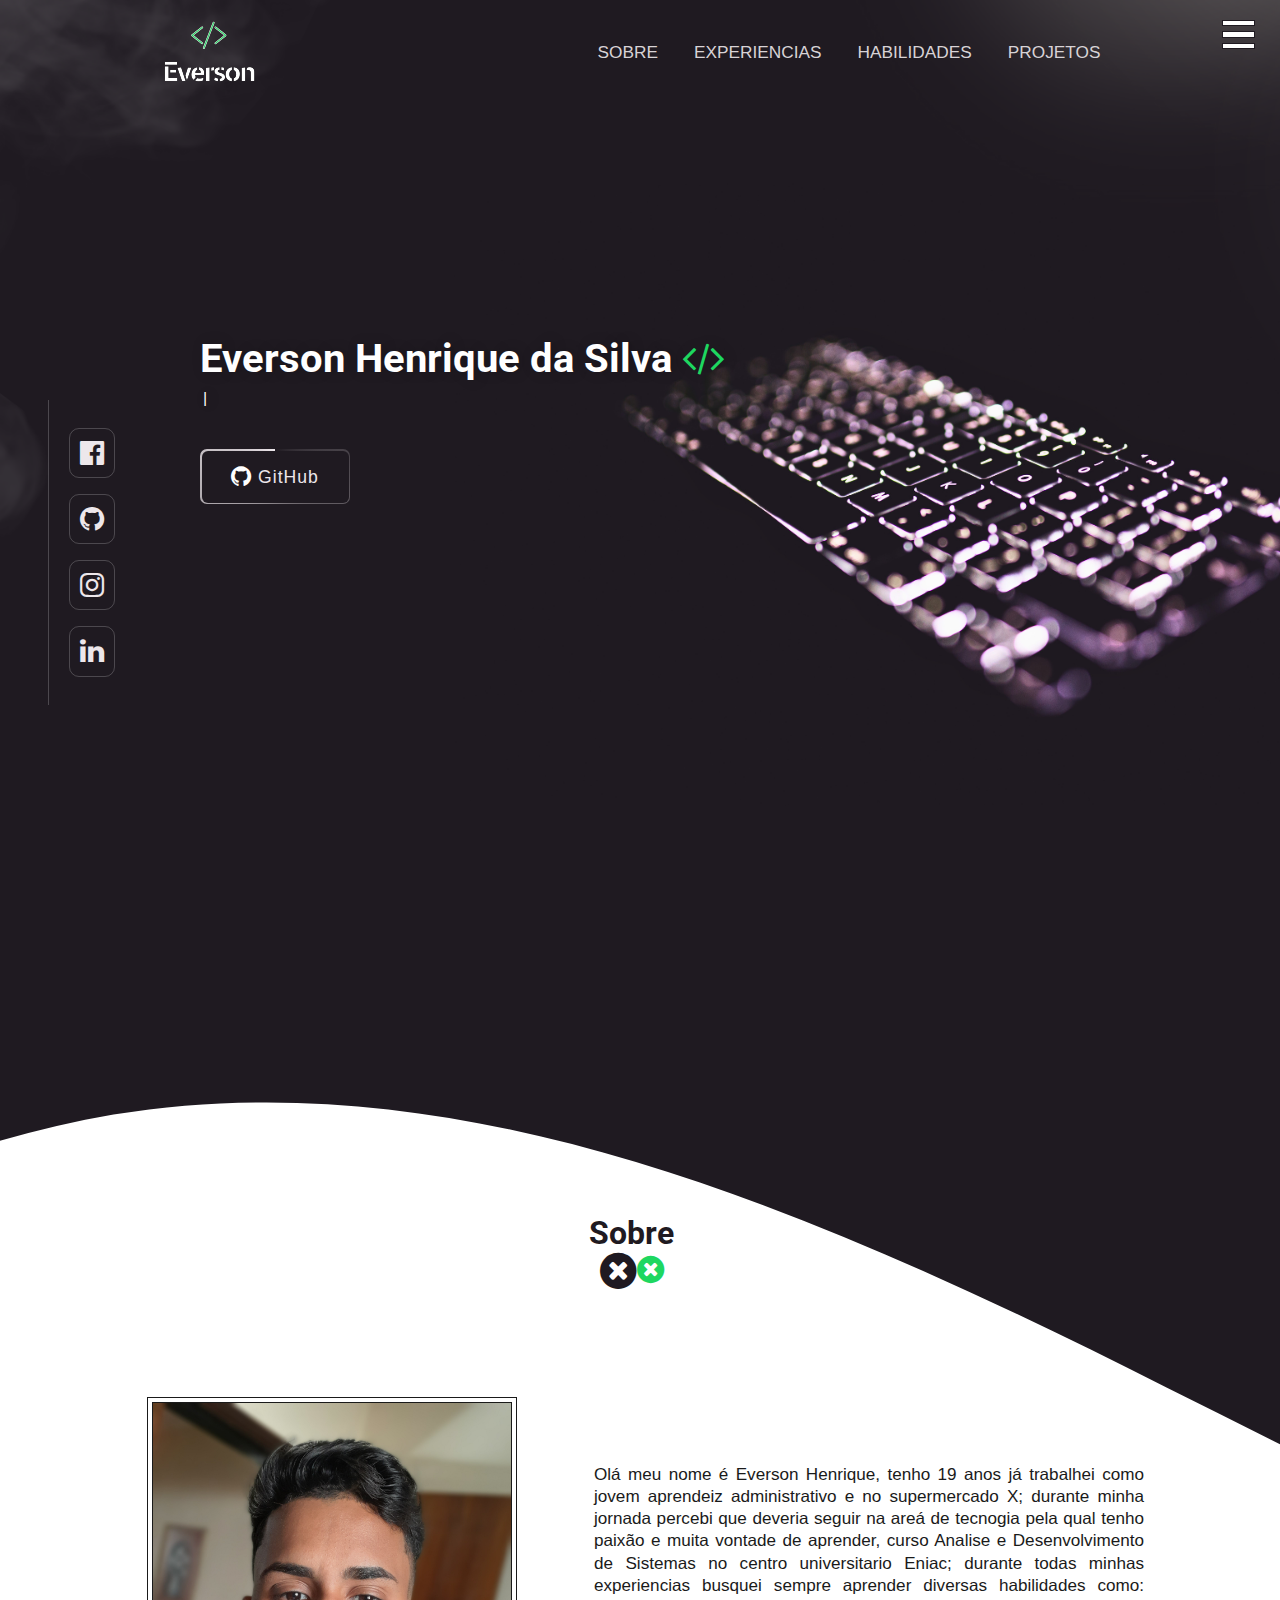
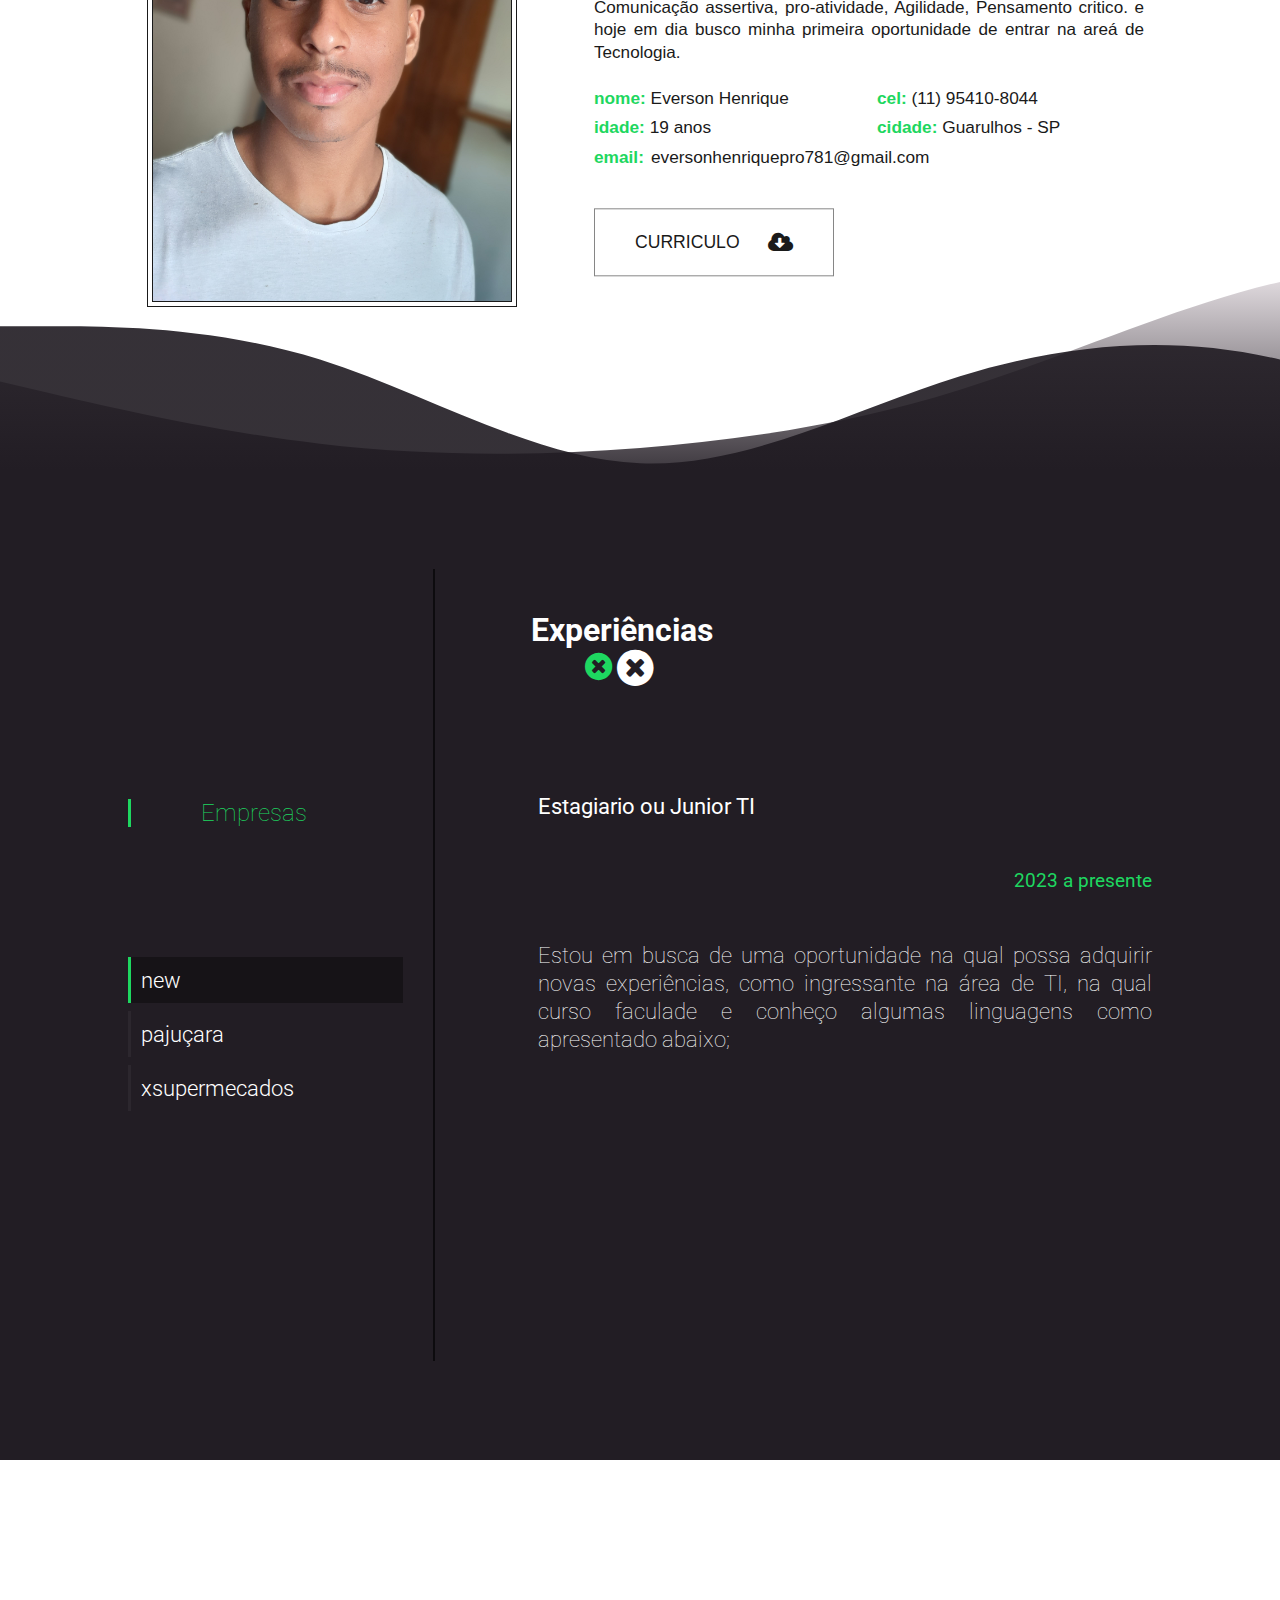
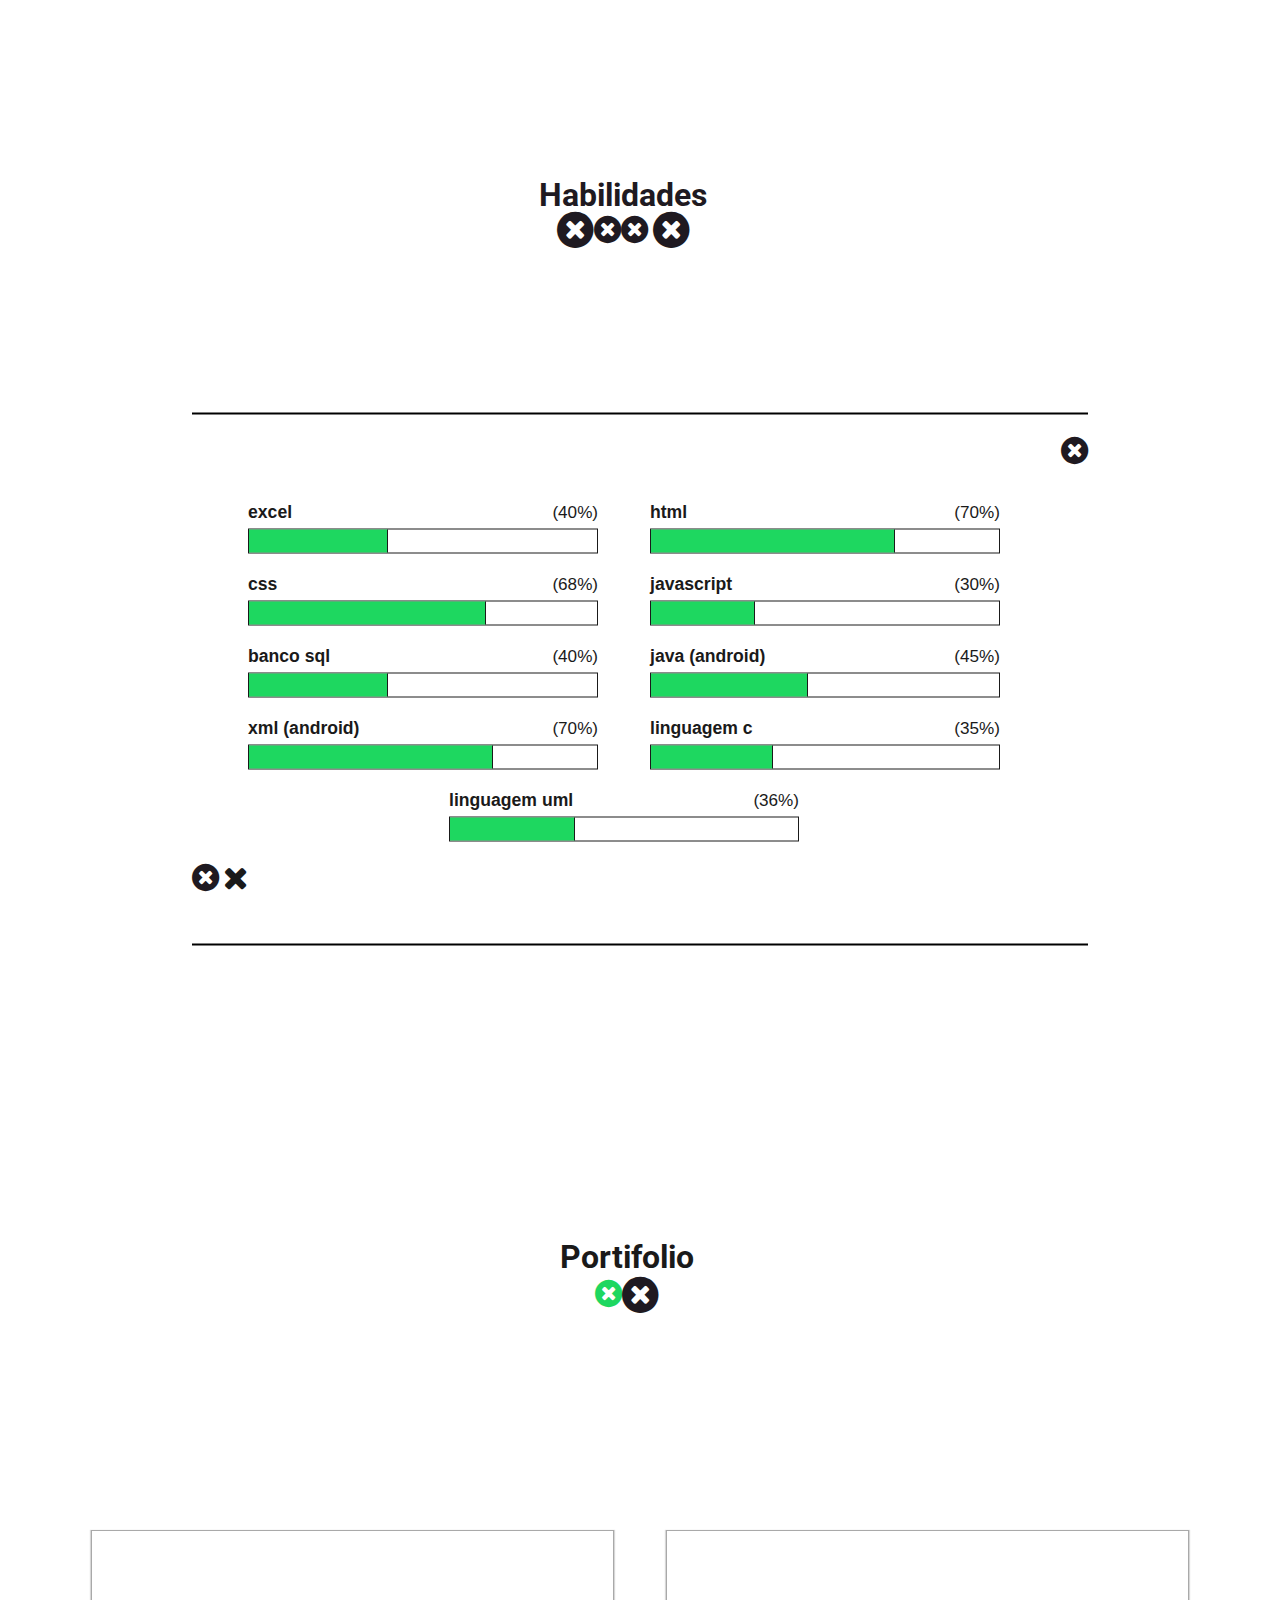
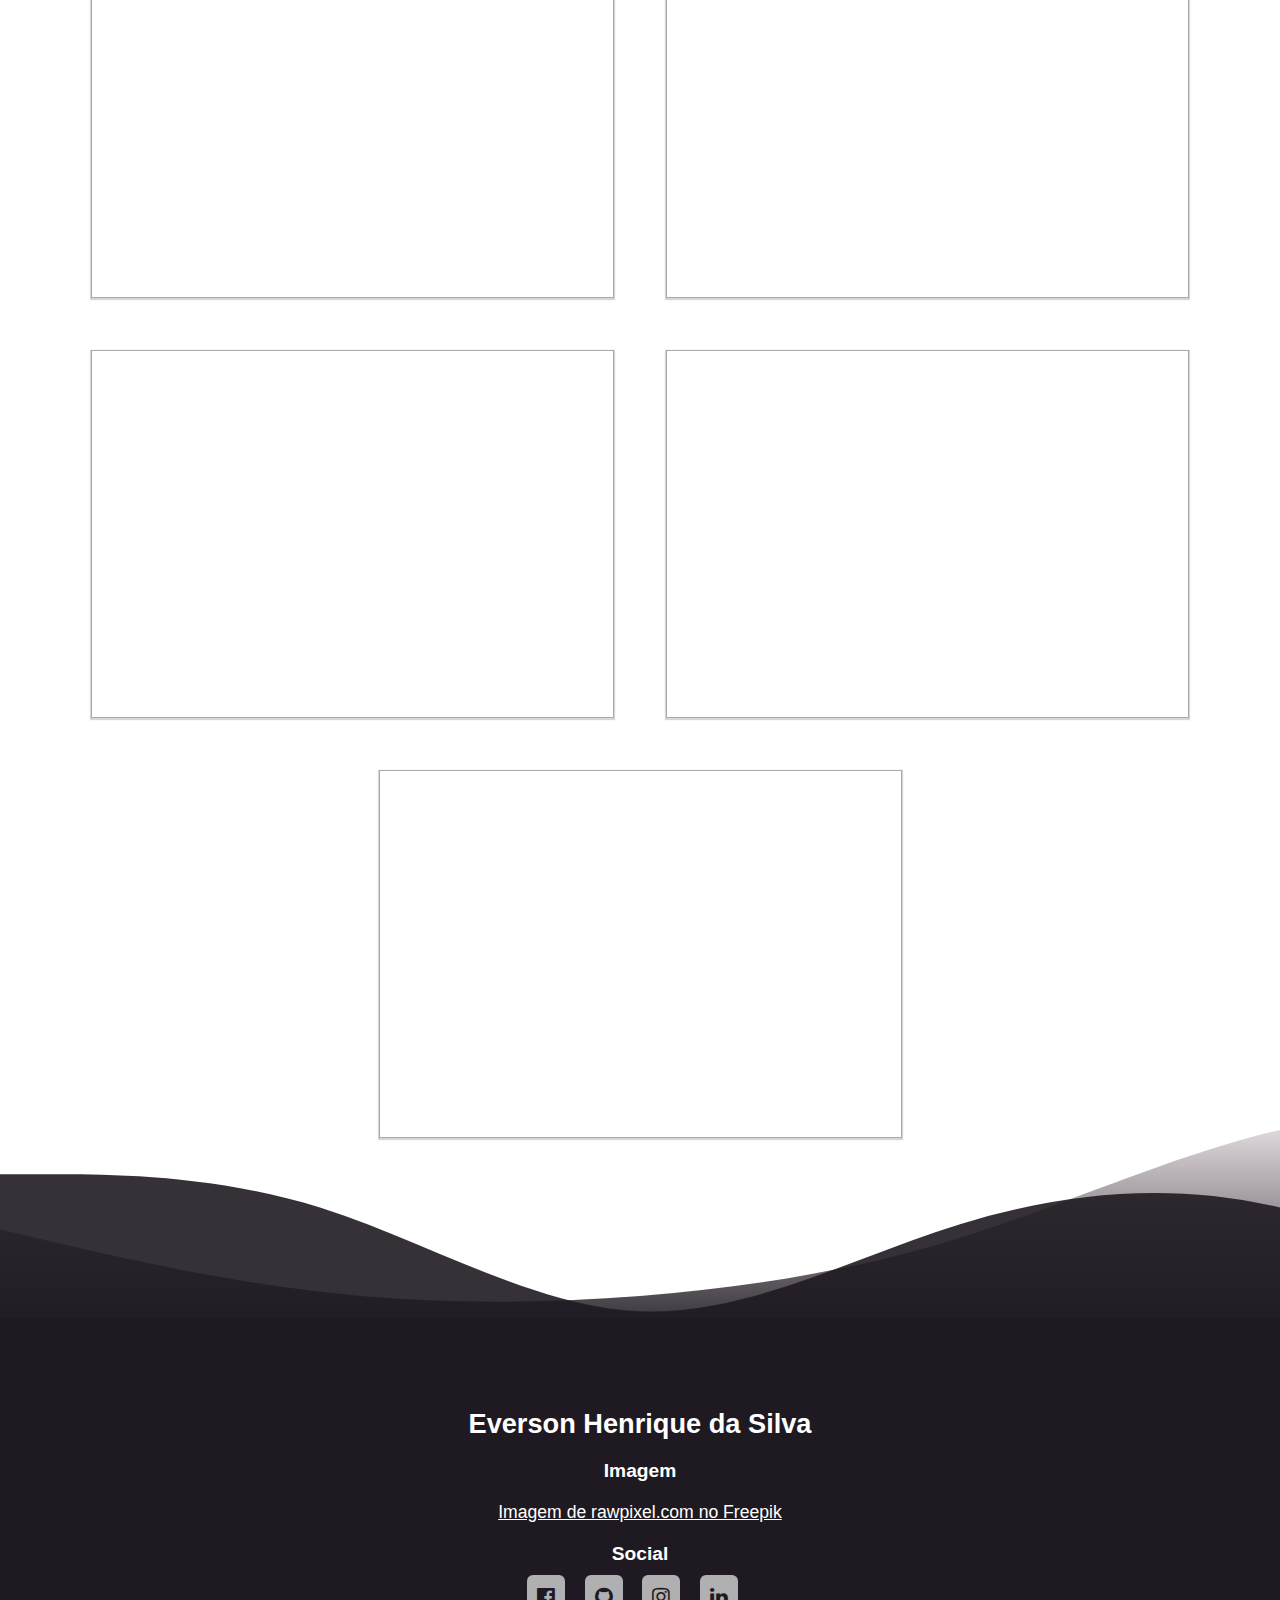
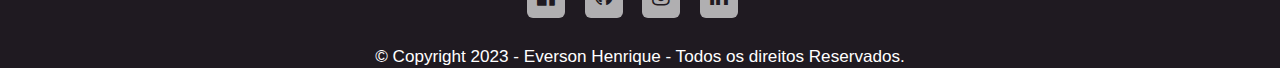
==== commit 0dd64500: "atualização momentanea" ====
--- a/newPortifolio/html/index.html
+++ b/newPortifolio/html/index.html
@@ -123,7 +123,7 @@
                     <div>
                     <h3 id="titulo">Estagiario ou Junior TI</h3>
                     <span id="data">
-                        coming soon
+                        2023 a presente
                     </span>
 
                     <p id="text">Estou em busca de uma oportunidade na qual possa adquirir novas experiências, como ingressante na área de TI, na qual curso faculade e conheço algumas linguagens como apresentado abaixo;</p>
--- a/newPortifolio/css/style.css
+++ b/newPortifolio/css/style.css
@@ -15,6 +15,7 @@
     --cor-destaque-1:#1ed760;
     --cor-destaque-2:#17C3B2;
     --cor-detalhes-1:#EDE7EB;
+    --black2:#1f1a21;
     --fonte-normal-1:Gotham,Arial, Helvetica, sans-serif;
     --fonte-mono-1:Roboto Mono,'Courier New', Courier, monospace;
 }
@@ -58,7 +59,7 @@
     width: min-content;
     display: flex;
     flex-wrap: wrap-reverse;
-    color: var(--cor-fundo-1);
+    color: var(--black2);
     justify-content: center;
     margin: auto;
     font-family:Roboto;
@@ -117,7 +118,7 @@
     display: block;
     width: 147px;
     height: 52px;
-    background-color: var(--cor-fundo-1);
+    background-color: var(--black2);
     text-align: center;
     line-height: 52px;
     border-radius: 6px;
@@ -130,12 +131,10 @@
     position: relative;
     text-transform: uppercase;
     padding: 23px 40px;
-    border: 1px solid rgba(0, 0, 0, 0.151);
+    border: 1.5px solid #00000079;
     font-size: 1.1em;
-    
     background-color: white;
-    transition: 0.4s ease-in-out;
-    
+    transition: 0.4s ease-in-out;  
 }
 .btn_green::before{
     content: " ";
@@ -157,33 +156,29 @@
     left: 50%;
     top: 50%;
     transform: translate(-50%,-50%);
-    border: 3px solid var(--cor-destaque-1);
+    border: 2.3px solid var(--cor-destaque-1);
     box-shadow: 1px 1px 3px #1ed75f3a;
 }
 .btn_green > i:nth-child(1){
     margin-left: 24px;
 }
-
-/* Bar*/
-
+/* Barras de experiencias*/
 .bar{
     width: 350px;
     height: 25px;
     background-color: #ffffffce;
     border: 1px solid var(--cor-fundo-1);
     margin-top: 6px;
+    
 }
 .progress{
     width: 20%;
     height: 100%;
     border-right: 1px solid var(--cor-fundo-1) ;
     background-color: var(--cor-destaque-1);
-}
-
-
-
+    transition: 1.7s ease-in-out;
+}
 /* Cabeçario */
-
 header{
     padding-top: 20px;
     display: flex;
@@ -206,31 +201,24 @@
 header > div > a::after{
     content: " ";
     width:  0%;
-    height: 3px;
+    height: 2px;
     background-color: var(--cor-destaque-1);
     position: absolute;
     top: 30px;
     left: 0px;
     transition: 0.5s ease-in-out;
 }
-
-/* hover */
-
 header > div > a:hover::after{
     width: 100%;
 }
-
 /* Home */
-
 #home{
     background-color: var(--cor-fundo-1);
-    background: url(/newPortifolio/background/background.png) center center no-repeat;
+    background: url(../background/background.png) center center no-repeat;
     background-size: cover;
     position: relative;
 }
-
 /* Home - Social */
-
 #home > div{
     position: absolute;
     top:400px;
@@ -250,22 +238,17 @@
     border: 1.8px ridge #ffffff34;
     border-radius: 10px;
 } 
-
-/* Home - Social - Hover*/
-
 #home > div > a:hover > i{
     transition: all 0.25s ease-in-out;
     border-color: var(--cor-detalhes-1);
-    color: var(--cor-fundo-1);
+    color: var(--black2);
     background-color: #ffffff34;
 } 
 #home >div:hover{
     transition: border 0.25s ease-in-out;
     border-color: #1ed760;
 }
-
 /* Home - Titulo/Nome */
-
 #home > article{
     width: fit-content;
     margin-top: 250px;
@@ -274,15 +257,43 @@
 #home > article > h1{
     font-size: 2.5em;
     font-family: "roboto";
-    text-shadow: 1px 1px 5px #0000006b;
+    text-shadow: 3px 0px 13px #00000034;
     margin-bottom: 5px;
 }
 #home > article > p{
     color: white;
+    text-shadow: 3px 0px 13px #00000034;
     font-family: var(--fonte-mono-1);
 }
-
-/* Menu Sticky */
+#home > article > p::after{
+    content: "|";
+    color: white;
+    font-family: var(--fonte-mono-1);
+    font-family: Roboto;
+    animation: pis 1s infinite  linear;
+    padding-left: 3px;
+}
+.esconder::after{
+    display: none;
+}
+@keyframes pis {
+    10%{
+        color: rgba(2, 2, 2, 0);
+        
+    }
+    40%{
+        color: rgba(255, 255, 255, 0);
+        
+    }
+    50%{
+        color: white;
+    }
+    100%{
+       
+        color: white;
+    }
+}
+/* Menu */
 #barras{
     width:min-content;
     z-index: 2;
@@ -295,18 +306,15 @@
     right: 15px;
     cursor: pointer;
    transition: 0.4S ease-in-out;
-    
 }
 .menu{
     width: 33px;
     margin-bottom: 5px;
-    height: 7px;
-    border: 1px solid black;
+    height: 6.3px;
+    border: 1px solid #1F1A21;
     transition: 0.5s ease-in-out;
     background-color: white;
-    
-}
-
+}
 .xBAr:nth-of-type(1){
     transform:rotate(60deg);
     translate: 0px 10px;
@@ -325,22 +333,21 @@
     top: 0px;
     overflow: hidden;
     box-shadow: 1px 1px 1px black;
-}
-.nav-hidden{
-
-    transition: 0.5s ease-in-out;
-    width: 100%;
-}
-.nav-off{
     transition: 0.5s ease-in-out;
     width: 0px;
 }
+.init-hidden{
+    opacity: 1 !important;
+}
+.nav-hidden{
+    width: 100% !important;
+}
+
 nav > div{
-   padding: 20px;
+    padding: 20px;
     margin: auto;
     display: flex;
     justify-content: center;
-
 }
 nav >div > a{
     color: var(--cor-fundo-1);
@@ -362,15 +369,10 @@
     left: 0px;
     transition: 0.5s ease-in-out;
 }
-
-/* Menu Sticky  - Hover*/
-
 nav >div > a:hover::after{
     width: 100%;
 }
-
 /* Perfil */
-
 #perfil{
     position: relative;
     padding: 1px;
@@ -378,56 +380,60 @@
     background: no-repeat;
     background-position: top center;
     background-size: cover;
-    background-image: url(/newPortifolio/imagens/svg/wave\ 2.svg);
-}
-
+    background-image: url(../imagens/svg/wave\ 2.svg);
+}
 /* FOTO  SOBRE*/
-
 #container-foto{
+    margin-top: 50px;
     position: absolute;
     top: 60%;
     left: 40%;
     width: 400px;
     height: 500px;
     transform: translate(-90% ,-50%);
-
+    background-color: white !important;
+    
+    
+}
+.fa-times-circle{
+    color: var(--black2);
 }
 #eu{
     width: 90%;
     height: 100%;
-    border: 2px solid var(--cor-fundo-1);
-    outline: 2px solid var(--cor-fundo-1);
+    border: 1.5px solid var(--cor-fundo-1);
+    outline: 1.5px solid var(--cor-fundo-1);
     outline-offset: 4px;
-  
- }
-
-
+    z-index: 1;
+ }
 /* Texto Sobre Mim */
+#perfil{
+    padding-bottom: 250px;
+}
 
 #perfil >article{
+    margin-top: 50px;
     position: absolute;
     top: 58%;
     left: 55%;
     transform: translate(-20% ,-50%);
     max-width: 550px;
+    
 }
 #perfil> article > p {
     text-align: justify;
+    
     color: var(--cor-fundo-1);
     margin-bottom: 20px;
 }
 #perfil > article> ul{
-    
-    
     columns: 2;
     list-style-type: none;
 }
 #perfil > article> ul > li{
     font-size: 1.08em;
-    line-height: 1.5em;
-    
-}
-
+    line-height: 1.7em;
+}
 #perfil > article> ul > li > strong{
     color: var(--cor-destaque-1);
 }
@@ -436,20 +442,20 @@
     margin-top: 700px;
     position: absolute;
     bottom: -40px;
-    width:99.9%;
-}
-/* botão */
+    left: 0px;
+    width:100%;
+    z-index: -1;
+
+}
+/* botão curriculo */
 #btn_curriculo{
     top: 60px;
 }
-
 /* Experiencias */
-
 #experiencia{
     position: relative;
-    background-color: #241E25;
+    background-color: #221d24;
     min-height: 110vh;
-    
 }
 #experiencia > article{
     position: absolute;
@@ -474,9 +480,7 @@
 #experiencia li{
     color: white;
 }
-
 /* container da esquerda */
-
 #containerEX{
     padding-top: 22.5%;
     width: 30%;
@@ -492,6 +496,7 @@
     border-left: 3px solid var(--cor-destaque-1);
 }
 #containerEX > ul {
+    
     margin-top:130px;
     list-style: none;
     text-transform: lowercase;
@@ -504,14 +509,11 @@
     cursor: pointer;
     font-family: roboto;
     font-weight: 300;
-    text-shadow: 1px 1px 2px rgba(255, 255, 255, 0.603);
     margin-top: 8px;
     box-sizing: border-box;
     border-left: 3px solid #2c272e;
     transition: 0.1s ease-in-out;
  }
-
- /* hover */
  #containerEX > ul > li:hover{
     border-left: 3px solid var(--cor-destaque-1);
     background-color: #00000057;
@@ -526,9 +528,7 @@
  #linkedin{
     opacity: 0;
  }
- 
 /* container da Direita */
-
 #containerDesc{
     width: 70%;
     padding-top: 200px;
@@ -542,7 +542,7 @@
     font-size: 1.6em;
     font-weight: normal !important;
 }
-#containerDesc>div > h3,#containerDesc>div > p,#containerDesc>div > span,#containerDesc>div > a {
+#containerDesc>div > h3,#containerDesc>div > p,#containerDesc>div > span,#containerDesc>div > a{
     color: white;
     font-family: roboto;
     font-weight: lighter;
@@ -578,16 +578,14 @@
     color: white;
     padding-left: 10px; 
 }
-
 /* Habilidades */
-
 #habilidades{
     position: relative;
     min-height: 130vh;
-    background-image: linear-gradient(#fff 80%,#EBEFF7);
+    
 }
 #container-graficos{
-   width: 70vw;
+    width: 70vw;
     position: absolute;
     left: 50%;
     top: 70%;
@@ -622,18 +620,16 @@
 #container-graficos > aside >div > p{
     float: right;
 }
-
 /* Projetos */
-
 #projetos{
     min-height: 120vh;
     padding-bottom: 150px;
     position: relative;
-    background: no-repeat url(/newPortifolio/background/16359104_v904-nunny-017-a\ \(1\).jpg) center top;
+   
     background-size: cover; 
 }
 #projetos > h2{
-    top: 18%;
+    top: 13%;
     color: var(--cor-fundo-1);
 }
 #projetos > article{
@@ -664,8 +660,7 @@
     font-family: var(--fonte-normal-1);
     padding: 10px;
     padding-top: 70px;
-    transition: 0.5s ease-in-out;
-
+    transition: 0.5s ease-in;
 }
 .projeto:hover >a> div{
     opacity: 1;
@@ -688,51 +683,57 @@
     font-size: 1.1em !important;
     text-shadow: 2px 2px 1px black;
     color: white;
-    text-align: justify !important;
+    
     padding: 20px 20px;
 }
 /* Card Projeto */
-
 .projeto{
     width: 523px;
     height: 368px;
     border:  1px solid rgba(0, 0, 0, 0.336);
-    background-image: url(/newPortifolio/imagens/Sem\ título\ \(1\).png);
+    background-image: url(../imagens/Sem\ título\ \(1\).png);
     background-size: contain;
     background-repeat: no-repeat;
     background-position: center center;
     box-shadow: 0px 1px 1px 1px rgba(0, 0, 0, 0.158);
-    /*     width: 523px;
-    height: 368px; */
-}
-
-/* imagens projetos */
-
-#zoo{
-    background-image: url(/newPortifolio/imagens/projetos/zoo.png);
-}
-#cp{
-    background-image: url(/newPortifolio/imagens/projetos/cpfitness.png);
-}
-#zooNEW{
-    background-image: url(/newPortifolio/imagens/projetos/zologico.png);
-    background-size: 105% 98% !important;
-}
-#porti{
-    background-image: url(/newPortifolio/imagens/projetos/portifolio.png);
-}
-#multiplica{
-    background-image: url(/newPortifolio/imagens/projetos/multiplica.png);
+    
+}
+
+.projeto:nth-of-type(7){
+    background-size: 100px 100px !important;
+} 
+
+.tecnologias{
+    display: flex;
+    position: absolute;
+    flex-direction: column;
+    flex-wrap: wrap;
+    height: 100%;
+    right: 100%;
+    background-color: var(--black2);
+    width:0; 
+    overflow: hidden !important;
+    gap: 25px 0px;
+    transition:0.5s ease-in !important;  
+    justify-content: center;
+    align-items: center;
+}
+ .projeto:hover > .tecnologias{
+    width: 45px;
+} 
+.tecnologias > img{
+   width: 40px;
+  
 }
 
 /* Rodapé */
-
 footer{
     position: relative;
     height: 350px;
-    background-color: #201b22;
+    background-color:  #1f1a21;
     text-align: center;
     padding-top: 90px;
+    
 }
 footer > h3{
     width: 100%;
@@ -743,19 +744,16 @@
 footer > h4 , footer > div >h4{
     padding: 20px 0px;
     font-size: 1.2em;
-
 }
 footer > h3, footer > h4,footer > p {
     color: white;
 }
-
 footer > a{
     padding: 10px;
-     background-color: #ffffffa6;
-     margin-right: 15px;
-     font-size: 1.3em;
-     border-radius: 6px;
-    
+    background-color: #ffffffa6;
+    margin-right: 15px;
+    font-size: 1.3em;
+    border-radius: 6px;
  }
  footer > a:hover{
     opacity: 0.2;
@@ -765,7 +763,6 @@
     position: absolute;
     bottom: 0px;
  }
- 
  footer > div> h4{
     color: white;
  }
@@ -774,16 +771,15 @@
     text-decoration: underline;
  }
  footer > a> i{
-     color: #1A1A1A;
- }
-
+    color:  #1f1a21;
+ }
  /* Efeito SCROLL */
 .init-hidden{
     opacity: 0;
     transition:opacity 1s linear;
 }
 .init-hidden-off{
-    opacity: 1;
+    opacity: 0;
 }
 ::-webkit-scrollbar-track {
     background: var(--cor-fundo-1);
@@ -796,4 +792,186 @@
 ::-webkit-scrollbar-thumb {
     background: #dad7d7;
     border-radius: 10px;
+}
+
+#tempHabilidade{
+    display: none;
+}
+.projeto{
+    background-position: center center !important;
+    background-size: cover !important;
+}
+
+/* contato */
+#contato{
+    position: relative;
+    display: flex;
+    flex-direction: column;
+    justify-content: center;
+    align-items: center;
+    min-height: 120vh;
+}
+#tittle-cont{
+    top: 10%;
+}
+#Container-contact{
+    background-color: var(--black2);
+    padding: 5px;
+    margin-top: 250px;
+    
+   
+    height: 680px;
+    width: 500px;
+    margin-bottom: 150px;
+    border-radius: 5px;
+    box-shadow: 1px 1px 7px black;
+}
+legend{
+    position: absolute;
+    right: -25px;
+    top: 10px;
+    
+}
+legend > i{
+    display: none;
+}
+legend > .fa-times-circle{
+    display: inline !important;
+    font-size: 1.4em !important;
+    color: #f54b4b !important;
+}
+
+legend > .fa-check-circle{
+    display: inline !important;
+    font-size: 1.4em !important;
+    color: #1ed760 !important;
+}
+form{
+    display: flex;
+    flex-direction: column;
+    gap: 55px 0px   ;
+    background-image: linear-gradient( to top ,#1f1a21 55%,#2d2431);
+    padding:  40px;
+    height: 100%;
+}
+form h3{
+    text-align: center;
+    font-size: 2em;
+    margin-bottom: 10px;
+    font-weight: bolder;
+    font-family: var(--fonte-normal-1);
+}
+form label{
+    color: white;
+    position: absolute;
+    left: 5px;
+    top: 10px;
+    font-family: var(--fonte-normal-1);
+    transition: 0.3s ease-in-out;
+}
+input[type="email"],input[type="text"]{
+    padding: 10px;
+    position: relative;
+    background-color: rgba(255, 255, 255, 0.26);
+    outline: none;
+    color: white;
+    font-size: 1.07em;
+    opacity: 0.7;
+    transition: 0.4s ease-in-out;
+    border: none;
+    border-bottom: 1px solid white;
+}
+input[type="email"]:hover,input[type="text"]:hover,textarea:hover{
+    opacity: 1;
+}
+input[type="email"]:focus,input[type="text"]:focus,textarea:focus{
+    box-shadow: 1px 1px 5px rgba(255, 255, 255, 0.247);
+    opacity: 1;
+    
+}
+textarea{
+    border: 1px solid white;
+    background-color: rgba(255, 255, 255, 0.26);
+    outline: none;
+    height: 140px;
+    padding: 10px;
+    color: white;
+    font-size: 1.07em;
+    opacity: 0.7;
+    transition: 0.4s ease-in-out;
+}
+input[type="submit"]{
+    box-shadow: 1px 1px 7px white;
+    width: 60%;
+    background-color: white;
+    margin: auto;
+    font-size: 1.1em;
+    text-transform: uppercase;
+    cursor: pointer;
+    border-radius: 23px;
+    margin-top: 20px;
+    padding: 15px;
+    color: #312b33d2;
+    border: none; 
+    transition: 0.4s ease-in-out;   
+}
+input[type="submit"]:hover{
+    border-radius: 0 !important;
+scale: 0.97;
+}
+
+form > div{
+    position: relative;
+    display: flex;
+    gap: 10px 0px;
+    flex-direction: column;
+   
+}
+.labelGoogle{
+    top: -20px;
+    left: 0px;
+    
+}
+.boxLabel{
+    outline: 1px solid white !important;
+}
+.red{
+    background-color: #f54b4b !important;
+    color: white !important;
+    border-color: white;
+}
+
+.green{
+    border-radius: 0px !important;
+    background-color: #1ed760 !important;
+    position: relative;
+    color: white !important;
+}
+form{
+    position: relative;
+    overflow: hidden;
+}
+.loading::after{
+    content: "";
+   background-color: var(--cor-destaque-1);
+   width: 50px;
+   height: 5px;
+   display: block;
+   position: absolute;
+   bottom:  0px;
+   left: -5%;
+    animation: loading ease-in-out 2s infinite;
+    
+    
+}
+@keyframes loading {
+    0%{
+        left: -5%;
+    }
+    50%{
+        left: 100%;
+    }
+    100%{
+        left: 0%;
+    }
 }--- a/newPortifolio/css/mediaQuery/style.css
+++ b/newPortifolio/css/mediaQuery/style.css
@@ -1,13 +1,9 @@
 @charset "UTF-8";
-
 /* Fontes  */
-
 @import url('https://fonts.cdnfonts.com/css/gotham');
 @import url('https://fonts.googleapis.com/css2?family=Roboto+Mono:wght@400;500;700&display=swap');
 @import url('https://fonts.googleapis.com/css2?family=Alfa+Slab+One&family=Chivo+Mono:wght@300&family=Kanit:wght@600;900&family=Roboto:wght@100;400;500&display=swap');
-
 /* Configurações Gerais */
-
 :root{
     /* Variaveis */
     --cor-fundo-1:#1A1A1A;
@@ -26,13 +22,12 @@
         border-radius: 0px;
     }
 }
+/* media para celular e tablet (universal) */
 @media screen and (max-width:992px){
     /* cabeçario */
-    
     header > div:first-child{
         display: none;
     }
-    
     *{
        font-size: 1em; 
     }
@@ -49,7 +44,6 @@
     /* botão */
     .btnDiv{
         width: 100%;
-
     }
     .btn_rotation{
        color: var(--cor-fundo-1) !important;
@@ -65,17 +59,14 @@
     .btn_rotation > i{
         color: black !important;
     }
-
     /* social */
     .social{
         display: none !important;
     }
-    /* sobre */
-    /* foto */
+    /* sobre - foto*/
     #eu{
         height: 367px;
         width: 286px;
-        
     }
     #container-foto{
         display: block;
@@ -88,9 +79,7 @@
     #perfil > article{
        position: unset;
        transform: none;
-       margin: auto;
-      
-       
+       margin: auto;     
     }
     #perfil > article > p{
         font-size: 1.1em;
@@ -109,9 +98,7 @@
         margin: auto;
         text-align: center;
     }
-
     /* habilidades */
-    
     #habilidades{
         padding: 30px 0px;
     }
@@ -122,9 +109,7 @@
         position: unset;
         transform: none;
         margin:70px auto;
- 
-    }
-    
+    }
     #habilidades{
         background-image: none;
     }
@@ -136,8 +121,6 @@
     #projetos > article{
         padding-top:80px;
     }
-        
-    /* padrão */
     h2{
         position: unset;
         transform: none;
@@ -145,7 +128,6 @@
     #sobre,#sobre>span>i{
         color: white;
     }
-
     /* menu  - mobile*/
     nav > div{
         background-color: var(--cor-detalhes-1);
@@ -160,7 +142,6 @@
         border-radius: 35px;
         border: 1px solid var(--cor-fundo-1);
         transition: 0.4s ease;
-        
     }
     nav >div > a:hover{
         background-color: var(--cor-fundo-1);
@@ -182,29 +163,31 @@
     nav>span>a{
         font-size: 2.5em;
         margin: 30px 20px;
-
     }
     nav>span>a>i{
         color: var(--cor-fundo-1);
-        
     }
     nav>span>a:hover>i{
         color: gray ;
     }
-}
-
+    .tecnologias{
+        
+        left: 0px;
+        gap: 20px 10px !important;
+    }
+    
+}
+/* media para tablet */
 @media screen and (min-width:670px) and (max-width:992px) {
-   
-   .onda{
-    width: 100%;
-   }
-   section{
-    width: 100vw;
-   }
-   main{
-    overflow: hidden;
-   }
-   
+    .onda{
+            width: 100%;
+    }
+    section{
+            width: 100vw;
+    }
+    main{
+            overflow: hidden;
+    }
     #experi{
         position: absolute;
         top:5%;
@@ -213,7 +196,6 @@
     }
     #experiencia{
         height: 80vh;
-        
     }
     #habilidade{
         height: 80vh;
@@ -224,7 +206,6 @@
     }
     .projeto{
         margin-top: 59px;
-        
     }
     /* esqueda */
     #containerEX{
@@ -237,31 +218,40 @@
     #containerEX > ul>li{
         overflow: hidden;
     }
-    
-    
-
-
-   
-}
-
+}
+/* media para celular */
 @media screen and (max-width:670px)  {
+    #legenda{
+     padding-bottom: 40px !important;
+    }
+    #perfil{
+        padding-top: 0px;
+    }
+    #home{ 
+        padding-bottom: 0px;
+    }
+    #sobre{
+        padding-top: 160px;
+    }
+    #zooNEW{
+        background-size:  120%;
+    }
     header{
         display: none !important;
     }
     #home{
         padding-top: 1px;
         background-color: var(--cor-fundo-1);
-        background-position: left bottom;
+        background-position: top center;
     }
     #home>article{
-       padding-top: 20%;
-       padding-left:  20px;
-       padding-right:  20px;
+        padding-top: 20%;
+        padding-left:  20px;
+        padding-right:  20px;
     }
     #home>article > h1{
-        font-size: 2em;
+        font-size: 1.7em;
         text-shadow: 2px 2px 2px black;
-       
     }
     #home>article > h1> i{
         display: none;
@@ -273,23 +263,19 @@
         font-size: 1em;
         text-shadow: 2px 2px 2px black;
         padding-bottom: 100px;
-       
     }
     .btn_rotation{
         box-shadow: 1px 1px 1px white; 
     }
     .btnDiv::before{
         display: none;
-        
     }
     #perfil >article{
-        
         padding: 25px;
         font-size: 1.2em;
     }
     #perfil >article>ul{
         columns: 1;
-        
     }
     #perfil >article>ul>li{
         overflow: hidden;
@@ -306,12 +292,10 @@
     }
     #experiencia{
         min-height: 190vh;
-
     }
     #experiencia > article{
         display: block;
         height: 100%;
-        
         position: unset;
         transform: none;
         margin: 0px auto;
@@ -327,17 +311,14 @@
         width: 100%;
         display: block;
         float: unset;
-
     }
     .onda> img{
-
        display: none;
     }
     #containerEX>ul{
         height: fit-content;
         margin-bottom: 90px;
         margin-right: 0px !important;
-        
     }
     #containerEX>ul>li{
         text-align: center;
@@ -352,15 +333,12 @@
         float: unset;
         display: block;
         padding: 0px !important;
-      
     }
     #containerEX > h3{
        display: none;
-
     }
     #containerDesc>div{
-        
-        padding: 20px;
+        padding: 20px 0px;
         position: unset;
         text-align: center;
     }
@@ -373,12 +351,12 @@
         font-weight: normal !important;
     }
     #containerDesc>div>p{
-        font-size: 1.8em;
+        font-size: 1.5em !important; 
         padding: 80px 0px;
         line-height: 2.2em;
     }
     #containerDesc>div > a {
-        display: block;
+        display: block !important;
         font-size: 1.8em !important;
         width: 100%;
         padding: 17px;
@@ -393,36 +371,39 @@
     .projeto{
        height: 300px;
     }
-   
-}
-@media screen and (min-width:992px)and (max-width:1200px)  {
+    #experiencia{
+       margin: 0px !important;
+    }
+    
+    #Container-contact{
+        width: 100vw;
+    }
+    input[type="submit"]{
+        width: 300px;
+    }
+    label{
+        font-size: 1.28em;
+    }
+}
+/* Resolver um bug em determinado momento */
+@media screen and (min-width:992px)and (max-width:1200px){
     #habilidades>article{
         width: 90%;
        
     }
-
+    *{
+        font-size: 1em;
+    }
     .projeto{
         max-width: 400px;
         height: 280px;
-    }
-    
-}
-/* @media screen and  (min-width:1440px){
-    main{
-        width: 90vw;
-       margin: auto;
-    }
-    html{
-        background-color: var(--cor-fundo-1);
-       
-    }
-    #perfil{
-        background-color: white;
-    }
-    *{
-        font-size: 1.01em;
-    }
-   .onda{
-    width: 90vw !important;
-   }
-} */+        font-size: 0.7em;
+    } 
+}
+#projTemp{
+    display: none;
+}
+.ii{
+    font-size: 5em !important;
+}
+
